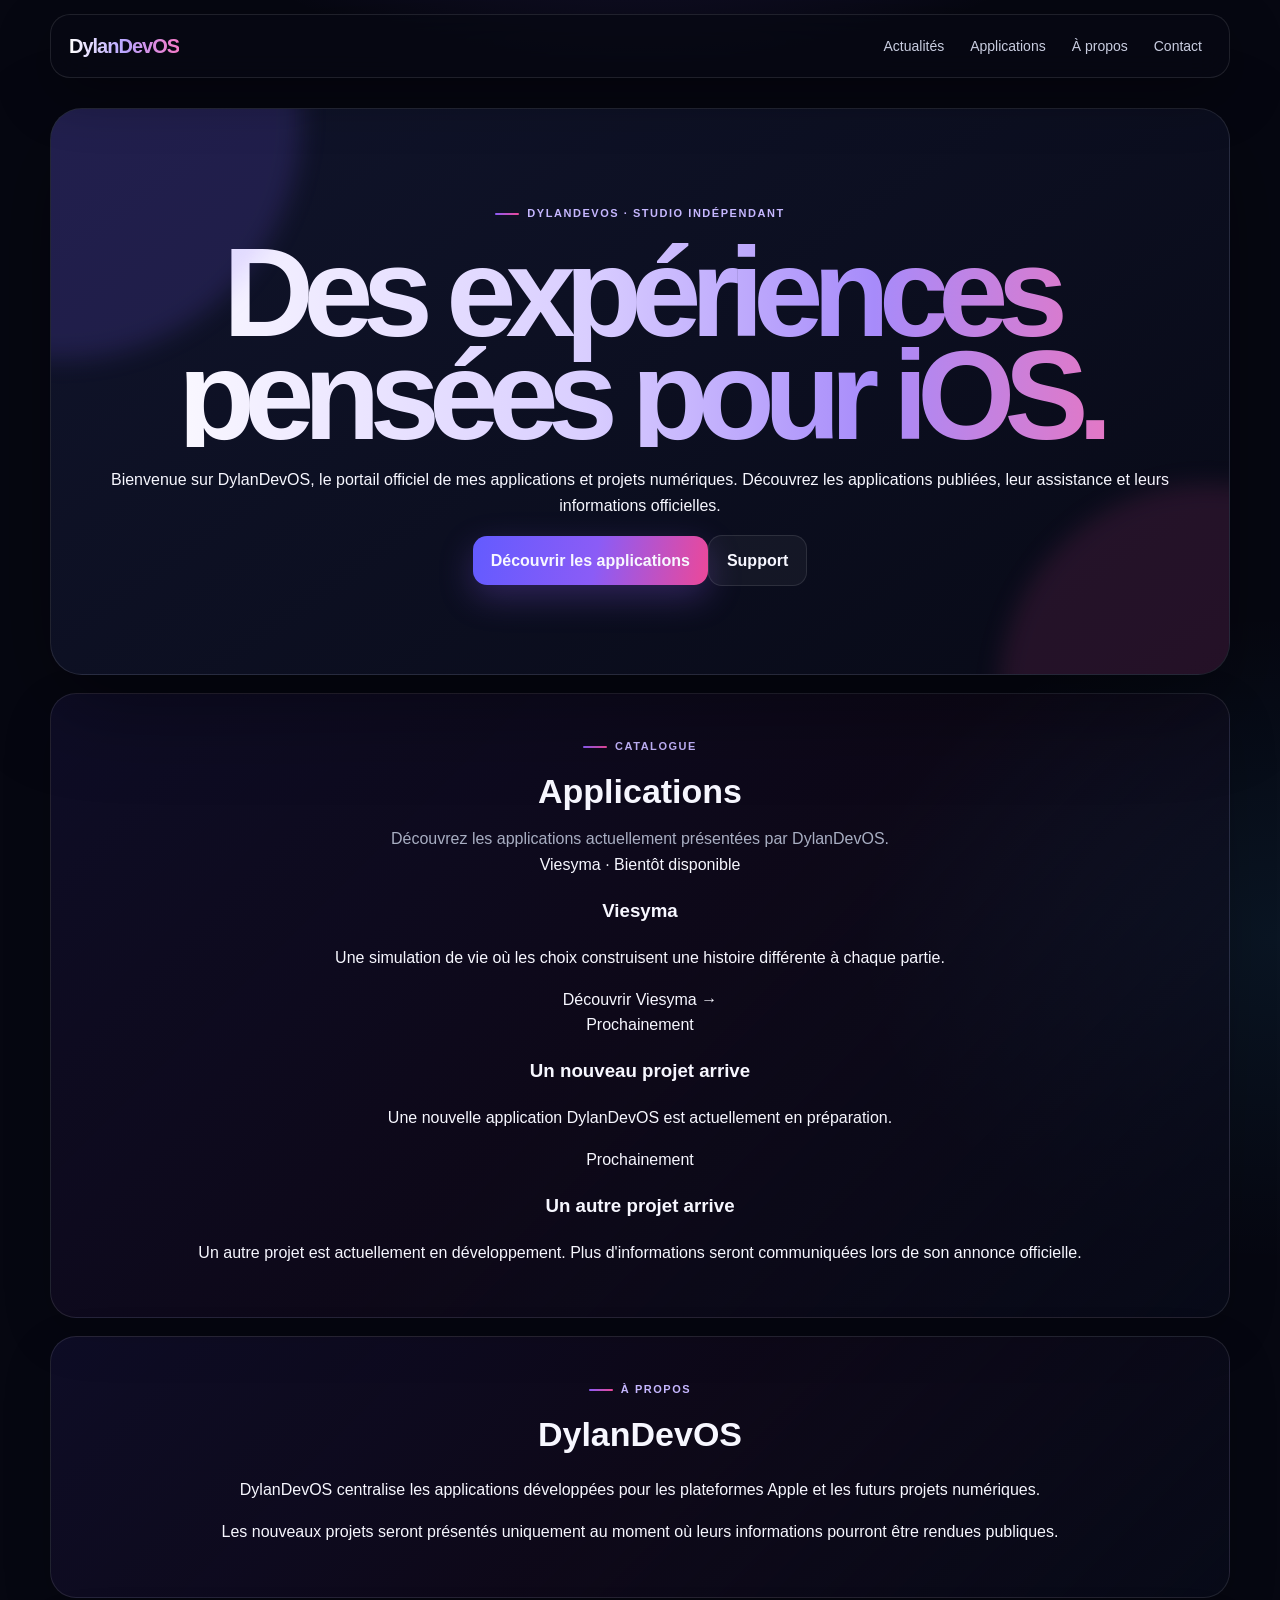
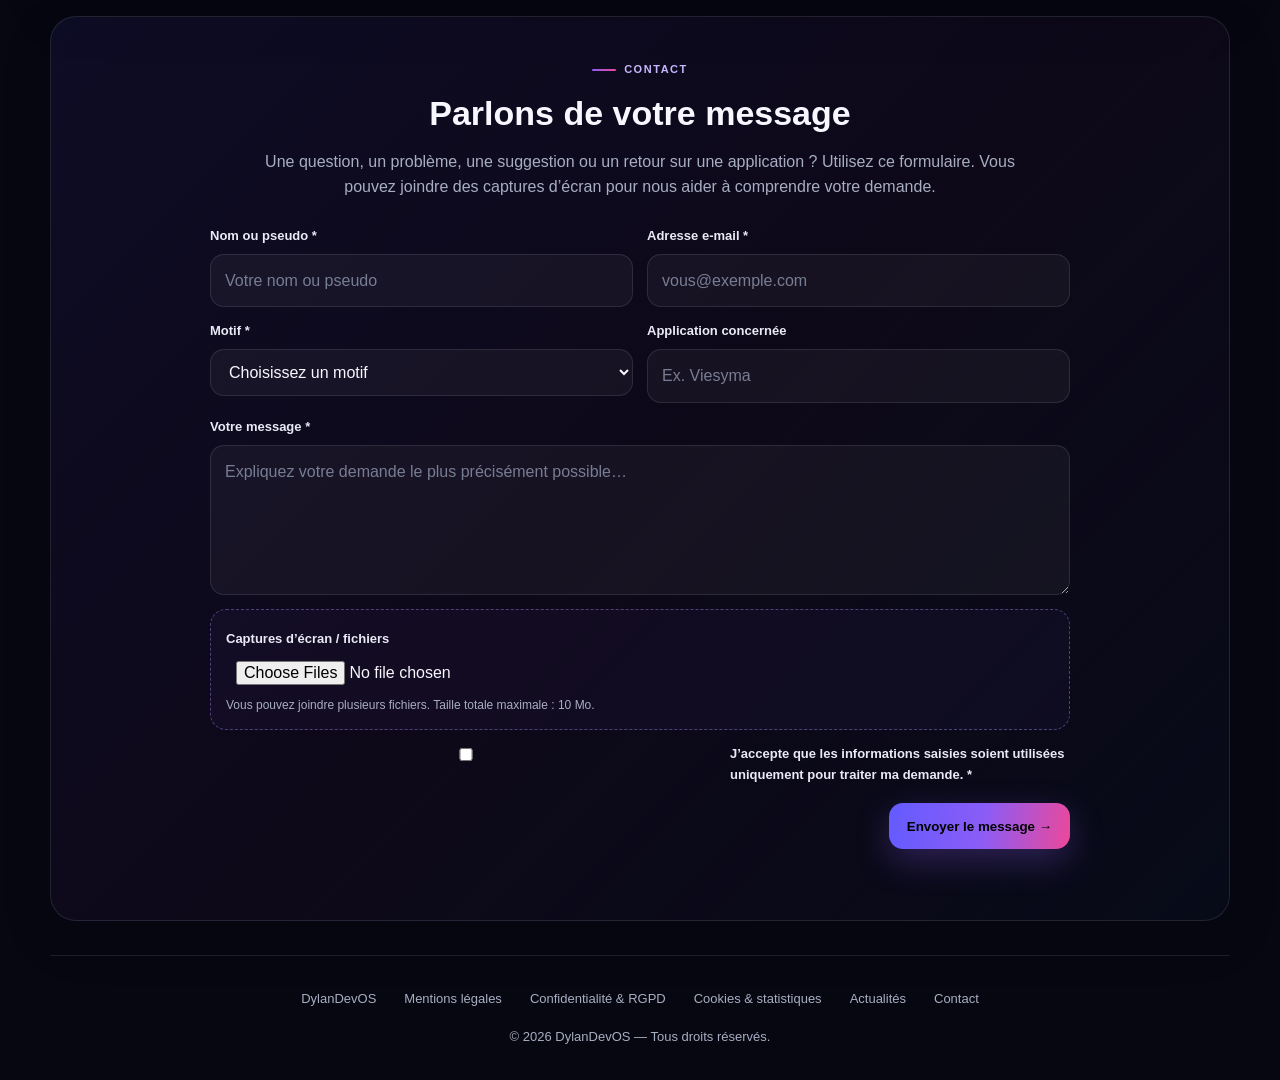
==== index.html @ b15357ef "Configure la confirmation des formulaires avec fichiers" ====
<!doctype html><html lang="fr"><head><meta charset="utf-8"><meta name="viewport" content="width=device-width,initial-scale=1"><meta name="description" content="DylanDevOS — applications iOS et expériences numériques."><meta name="theme-color" content="#07080c"><title>DylanDevOS — Applications iOS</title><link rel="stylesheet" href="/style.css"><!-- Google tag (gtag.js) -->
<script async src="https://www.googletagmanager.com/gtag/js?id=G-MEXS11MEQE"></script>
<script>
  window.dataLayer = window.dataLayer || [];
  function gtag(){dataLayer.push(arguments);}
  gtag('js', new Date());

  gtag('config', 'G-MEXS11MEQE');
</script><script>
document.addEventListener('DOMContentLoaded', function () {
  document.querySelectorAll('a').forEach(function (link) {
    link.addEventListener('click', function () {
      var href = link.getAttribute('href') || '';
      var text = (link.textContent || '').trim().replace(/\s+/g, ' ').slice(0, 100);
      var eventName = 'site_click';
      if (href.indexOf('mailto:') === 0) eventName = 'contact_email_click';
      else if (href.indexOf('/viesyma/') === 0 || href === '/viesyma/') eventName = 'viesyma_click';
      else if (href.indexOf('/viesyma/support') === 0) eventName = 'support_click';
      else if (href.indexOf('/actualites') === 0) eventName = 'news_click';
      else if (href.indexOf('#apps') === 0) eventName = 'applications_click';
      gtag('event', eventName, {link_text: text, link_url: href});
    });
  });
});
</script><script src="/contact.js" defer></script></head><body><div class="wrap"><nav class="nav"><a class="brand" href="/">DylanDevOS</a><div class="navlinks"><a href="/actualites.html">Actualités</a><a href="#apps">Applications</a><a href="#about">À propos</a><a href="#contact">Contact</a></div></nav><main><section class="hero"><div class="eyebrow">DylanDevOS · Studio indépendant</div><h1>Des expériences<br>pensées pour iOS.</h1><p>Bienvenue sur DylanDevOS, le portail officiel de mes applications et projets numériques. Découvrez les applications publiées, leur assistance et leurs informations officielles.</p><div class="buttons"><a class="btn primary" href="#apps">Découvrir les applications</a><a class="btn" href="/viesyma/support.html">Support</a></div></section><section class="section" id="apps"><div class="eyebrow">Catalogue</div><h2>Applications</h2><p>Découvrez les applications actuellement présentées par DylanDevOS.</p><div class="grid"><a class="card featured" href="/viesyma/"><span class="tag">Viesyma · Bientôt disponible</span><h3>Viesyma</h3><p>Une simulation de vie où les choix construisent une histoire différente à chaque partie.</p><span class="card-link">Découvrir Viesyma →</span></a><div class="card"><span class="tag">Prochainement</span><h3>Un nouveau projet arrive</h3><p>Une nouvelle application DylanDevOS est actuellement en préparation.</p></div><div class="card"><span class="tag">Prochainement</span><h3>Un autre projet arrive</h3><p>Un autre projet est actuellement en développement. Plus d'informations seront communiquées lors de son annonce officielle.</p></div></div></section><section class="section split" id="about"><div><div class="eyebrow">À propos</div><h2>DylanDevOS</h2></div><div><p>DylanDevOS centralise les applications développées pour les plateformes Apple et les futurs projets numériques.</p><p>Les nouveaux projets seront présentés uniquement au moment où leurs informations pourront être rendues publiques.</p></div></section><section class="section" id="contact"><div class="eyebrow">Contact</div><h2>Parlons de votre message</h2><p class="contact-intro">Une question, un problème, une suggestion ou un retour sur une application ? Utilisez ce formulaire. Vous pouvez joindre des captures d’écran pour nous aider à comprendre votre demande.</p><form class="contact-form" data-contact-form data-success="Votre message a bien été envoyé à DylanDevOS. Merci ! " action="https://formsubmit.co/ajax/app.dylandevos@outlook.com" method="POST" enctype="multipart/form-data"><input type="hidden" name="_subject" value="Nouveau message — DylanDevOS"><input type="hidden" name="_captcha" value="true"><input type="hidden" name="_next" value="https://dylandevos.github.io/merci.html"><div class="honeypot" aria-hidden="true"><label>Ne pas remplir<input type="text" name="_honey" tabindex="-1" autocomplete="off"></label></div><div class="form-grid"><div class="form-field"><label for="site-name">Nom ou pseudo *</label><input id="site-name" name="Nom ou pseudo" type="text" required maxlength="100" placeholder="Votre nom ou pseudo"></div><div class="form-field"><label for="site-email">Adresse e-mail *</label><input id="site-email" name="E-mail" type="email" required maxlength="160" placeholder="vous@exemple.com"></div><div class="form-field"><label for="site-topic">Motif *</label><select id="site-topic" name="Motif" required><option value="" selected disabled>Choisissez un motif</option><option>Question</option><option>Suggestion</option><option>Signaler un bug</option><option>Problème technique</option><option>Autre</option></select></div><div class="form-field"><label for="site-app">Application concernée</label><input id="site-app" name="Application" type="text" maxlength="100" placeholder="Ex. Viesyma"></div><div class="form-field full"><label for="site-message">Votre message *</label><textarea id="site-message" name="Message" required maxlength="5000" placeholder="Expliquez votre demande le plus précisément possible…"></textarea></div><div class="form-field full"><div class="file-box"><label for="site-files">Captures d’écran / fichiers</label><input id="site-files" name="Captures et fichiers" type="file" multiple accept="image/png,image/jpeg,image/webp,application/pdf"><p class="form-help">Vous pouvez joindre plusieurs fichiers. Taille totale maximale : 10 Mo.</p></div></div><div class="form-field full"><label class="form-check"><input type="checkbox" required name="Consentement" value="J’accepte que les informations saisies soient utilisées pour répondre à ma demande."><span>J’accepte que les informations saisies soient utilisées uniquement pour traiter ma demande. *</span></label></div></div><div class="form-submit"><button class="btn primary" type="submit">Envoyer le message →</button></div><div class="form-status" data-form-status role="status" aria-live="polite"></div></form></section></main><footer class="footer"><div class="footerlinks"><a href="/">DylanDevOS</a><a href="/mentions-legales.html">Mentions légales</a><a href="/confidentialite.html">Confidentialité &amp; RGPD</a><a href="/cookies.html">Cookies &amp; statistiques</a><a href="/actualites.html">Actualités</a><a href="mailto:app.dylandevos@outlook.com">Contact</a></div>© 2026 DylanDevOS — Tous droits réservés.</footer></div></body></html>
---- style.css ----
:root{--bg:#060711;--surface:#0d1020;--line:rgba(255,255,255,.1);--text:#f7f7ff;--muted:#a8aec2;--a:#8b5cf6;--b:#ec4899}*{box-sizing:border-box}html{scroll-behavior:smooth}body{margin:0;min-height:100vh;color:var(--text);background:radial-gradient(800px 450px at 50% -8%,rgba(124,92,255,.22),transparent 65%),radial-gradient(650px 500px at 100% 35%,rgba(56,189,248,.08),transparent 65%),var(--bg);font-family:-apple-system,BlinkMacSystemFont,"SF Pro Display","Segoe UI",sans-serif;line-height:1.6}a{color:inherit;text-decoration:none}.wrap{width:min(1180px,calc(100% - 32px));margin:auto;padding:0}.nav{position:sticky;top:14px;z-index:50;min-height:64px;display:flex;align-items:center;justify-content:space-between;gap:24px;margin:14px 0 30px;padding:10px 16px 10px 18px;border:1px solid var(--line);border-radius:20px;background:rgba(7,9,20,.74);backdrop-filter:blur(22px);box-shadow:0 18px 55px rgba(0,0,0,.3)}.brand{font-size:20px;font-weight:900;letter-spacing:-.05em;background:linear-gradient(90deg,#fff,#b9a5ff,#f47ac8);-webkit-background-clip:text;background-clip:text;color:transparent}.navlinks{display:flex;align-items:center;justify-content:center;gap:4px;color:#c9cde0;font-size:14px}.navlinks a{padding:8px 11px;border-radius:10px}.navlinks a:hover{background:rgba(255,255,255,.06);color:#fff}.article{width:100%;max-width:none;margin:auto;padding:0 0 20px}.eyebrow{display:inline-flex;align-items:center;gap:8px;color:#c6b7ff;text-transform:uppercase;letter-spacing:.14em;font-size:11px;font-weight:900}.eyebrow:before{content:"";width:24px;height:2px;border-radius:2px;background:linear-gradient(90deg,var(--a),var(--b))}.hero{position:relative;overflow:hidden;text-align:center;padding:88px 56px;border:1px solid var(--line);border-radius:32px;background:linear-gradient(145deg,rgba(17,21,45,.97),rgba(8,10,23,.97));box-shadow:0 30px 90px rgba(0,0,0,.35)}.hero:before,.hero:after{content:"";position:absolute;border-radius:50%;filter:blur(12px);pointer-events:none}.hero:before{width:480px;height:480px;left:-230px;top:-230px;background:rgba(124,92,255,.16)}.hero:after{width:420px;height:420px;right:-190px;bottom:-230px;background:rgba(236,72,153,.12)}.hero-copy{position:relative;z-index:2;width:100%;padding:0;display:flex;flex-direction:column;align-items:center;justify-content:center}.hero h1{font-size:clamp(64px,10vw,126px);line-height:.82;letter-spacing:-.085em;margin:18px 0 20px;background:linear-gradient(90deg,#fff,#d9ceff 45%,#a78bfa 72%,#f472b6);-webkit-background-clip:text;background-clip:text;color:transparent}.hero h2{font-size:clamp(18px,2.2vw,28px);margin:0 0 20px;letter-spacing:-.03em}.lead{max-width:760px;margin:0 auto;color:#cbd0e2;font-size:18px;line-height:1.75}.badges,.actions{display:flex;justify-content:center;flex-wrap:wrap;gap:10px}.badges{margin:28px 0}.badge{padding:8px 13px;border:1px solid var(--line);border-radius:999px;background:rgba(255,255,255,.045);font-size:13px}.actions{margin:28px 0}.btn{display:inline-flex;align-items:center;justify-content:center;min-height:46px;padding:12px 18px;border-radius:14px;border:1px solid var(--line);background:rgba(255,255,255,.045);font-weight:800}.btn.primary{border:0;background:linear-gradient(100deg,#635bff,#8b5cf6 52%,#ec4899);box-shadow:0 12px 34px rgba(139,92,246,.28)}.stats{display:grid;grid-template-columns:repeat(4,1fr);gap:10px;width:min(700px,100%);margin:28px auto 0}.stat{padding:15px 12px;border:1px solid var(--line);border-radius:16px;background:rgba(255,255,255,.035)}.stat strong{display:block;font-size:18px}.stat span{display:block;color:var(--muted);font-size:11px}.features{display:grid;grid-template-columns:repeat(4,1fr);gap:14px;margin-top:18px}.feature{padding:24px;border:1px solid var(--line);border-radius:20px;background:linear-gradient(145deg,rgba(19,23,47,.9),rgba(9,12,26,.9));box-shadow:0 18px 45px rgba(0,0,0,.18);text-align:center}.feature .icon{font-size:25px}.feature h3{margin:12px 0 6px;font-size:18px}.feature p{margin:0;color:var(--muted);font-size:13px;line-height:1.55}.section{margin-top:18px;padding:36px;border:1px solid var(--line);border-radius:26px;background:linear-gradient(135deg,rgba(99,76,255,.09),rgba(236,63,240,.035),rgba(8,11,25,.92));box-shadow:0 18px 50px rgba(0,0,0,.16);text-align:center}.section h2{margin:8px 0;font-size:34px}.section>p{max-width:800px;margin:0 auto;color:var(--muted)}.dlc-grid{display:grid;grid-template-columns:repeat(3,1fr);gap:11px;margin-top:22px}.dlc{padding:18px;border:1px solid var(--line);border-radius:17px;background:rgba(0,0,0,.16);text-align:left}.dlc strong{display:block;margin-bottom:5px}.dlc span{color:var(--muted);font-size:12px}.cta{margin-top:18px;padding:46px 24px;text-align:center;border:1px solid rgba(167,139,250,.22);border-radius:26px;background:radial-gradient(circle at 50% 0,rgba(139,92,246,.2),transparent 58%),#0a0d1d}.cta h2{margin:8px 0;font-size:36px}.cta p{color:var(--muted)}.footer{margin-top:34px;padding:26px 0 32px;border-top:1px solid var(--line);color:var(--muted);font-size:13px;text-align:center}.footerlinks{display:flex;justify-content:center;gap:8px;flex-wrap:wrap;margin-bottom:10px}.footerlinks a{padding:7px 10px;border-radius:9px}.footerlinks a:hover{background:rgba(255,255,255,.05);color:#fff}@media(max-width:900px){.features{grid-template-columns:repeat(2,1fr)}.stats{grid-template-columns:repeat(2,1fr)}.dlc-grid{grid-template-columns:repeat(2,1fr)}.hero{padding:68px 30px}}@media(max-width:600px){.wrap{width:calc(100% - 18px)}.nav{position:relative;top:auto;justify-content:center;flex-wrap:wrap;margin:9px 0 18px}.navlinks{display:none}.hero{padding:54px 18px;border-radius:24px}.hero h1{font-size:clamp(54px,19vw,76px)}.hero h2{font-size:18px}.lead{font-size:15px}.features,.dlc-grid{grid-template-columns:1fr}.section{padding:28px 18px}.section h2,.cta h2{font-size:28px}}
/* Contact forms */
.contact-form{max-width:860px;margin:26px auto 0;text-align:left}.form-grid{display:grid;grid-template-columns:repeat(2,minmax(0,1fr));gap:14px}.form-field{display:flex;flex-direction:column;gap:7px}.form-field.full{grid-column:1/-1}.form-field label{font-size:13px;font-weight:800;color:#e9eaf5}.form-field input,.form-field select,.form-field textarea{width:100%;border:1px solid var(--line);border-radius:14px;background:rgba(255,255,255,.045);color:var(--text);padding:13px 14px;font:inherit;outline:none;transition:border-color .2s,box-shadow .2s,background .2s}.form-field input::placeholder,.form-field textarea::placeholder{color:#777d94}.form-field input:focus,.form-field select:focus,.form-field textarea:focus{border-color:rgba(167,139,250,.8);background:rgba(255,255,255,.065);box-shadow:0 0 0 4px rgba(139,92,246,.1)}.form-field textarea{min-height:150px;resize:vertical}.form-field select option{background:#101325;color:#fff}.file-box{border:1px dashed rgba(167,139,250,.42);border-radius:16px;padding:15px;background:rgba(139,92,246,.045)}.file-box input{padding:10px;border:0;background:transparent}.form-help{margin:0;color:var(--muted);font-size:12px;line-height:1.5}.form-check{display:flex;align-items:flex-start;gap:9px;font-size:12px;color:var(--muted)}.form-check input{margin-top:4px;accent-color:#8b5cf6}.form-submit{display:flex;align-items:center;justify-content:flex-end;margin-top:18px}.form-submit .btn{cursor:pointer}.form-submit .btn:disabled{opacity:.55;cursor:wait}.form-status{min-height:22px;margin-top:13px;font-size:13px;color:var(--muted)}.form-status.success{color:#86efac}.form-status.error{color:#fda4af}.honeypot{position:absolute!important;left:-10000px!important;width:1px!important;height:1px!important;overflow:hidden!important}.contact-intro{max-width:760px;margin:0 auto;color:var(--muted)}
@media(max-width:600px){.form-grid{grid-template-columns:1fr}.form-field.full{grid-column:auto}.form-submit{justify-content:stretch}.form-submit .btn{width:100%}}
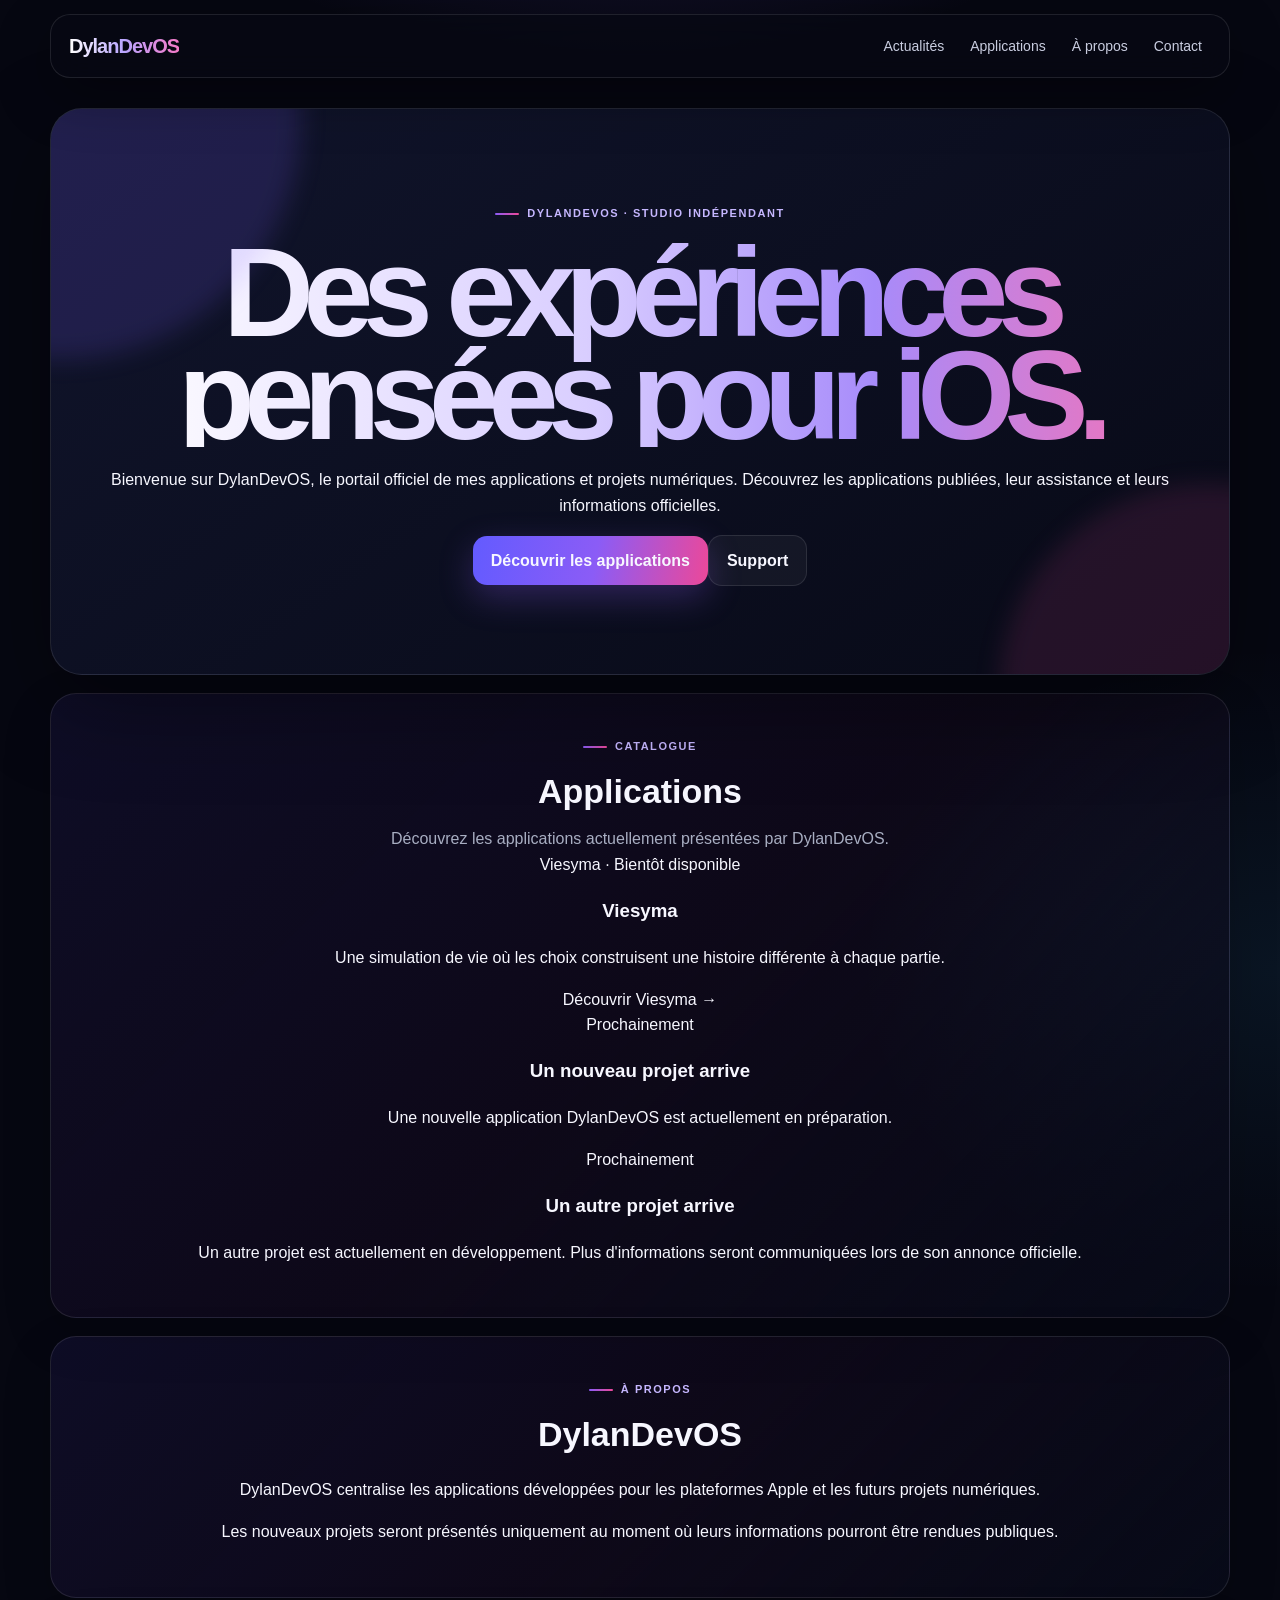
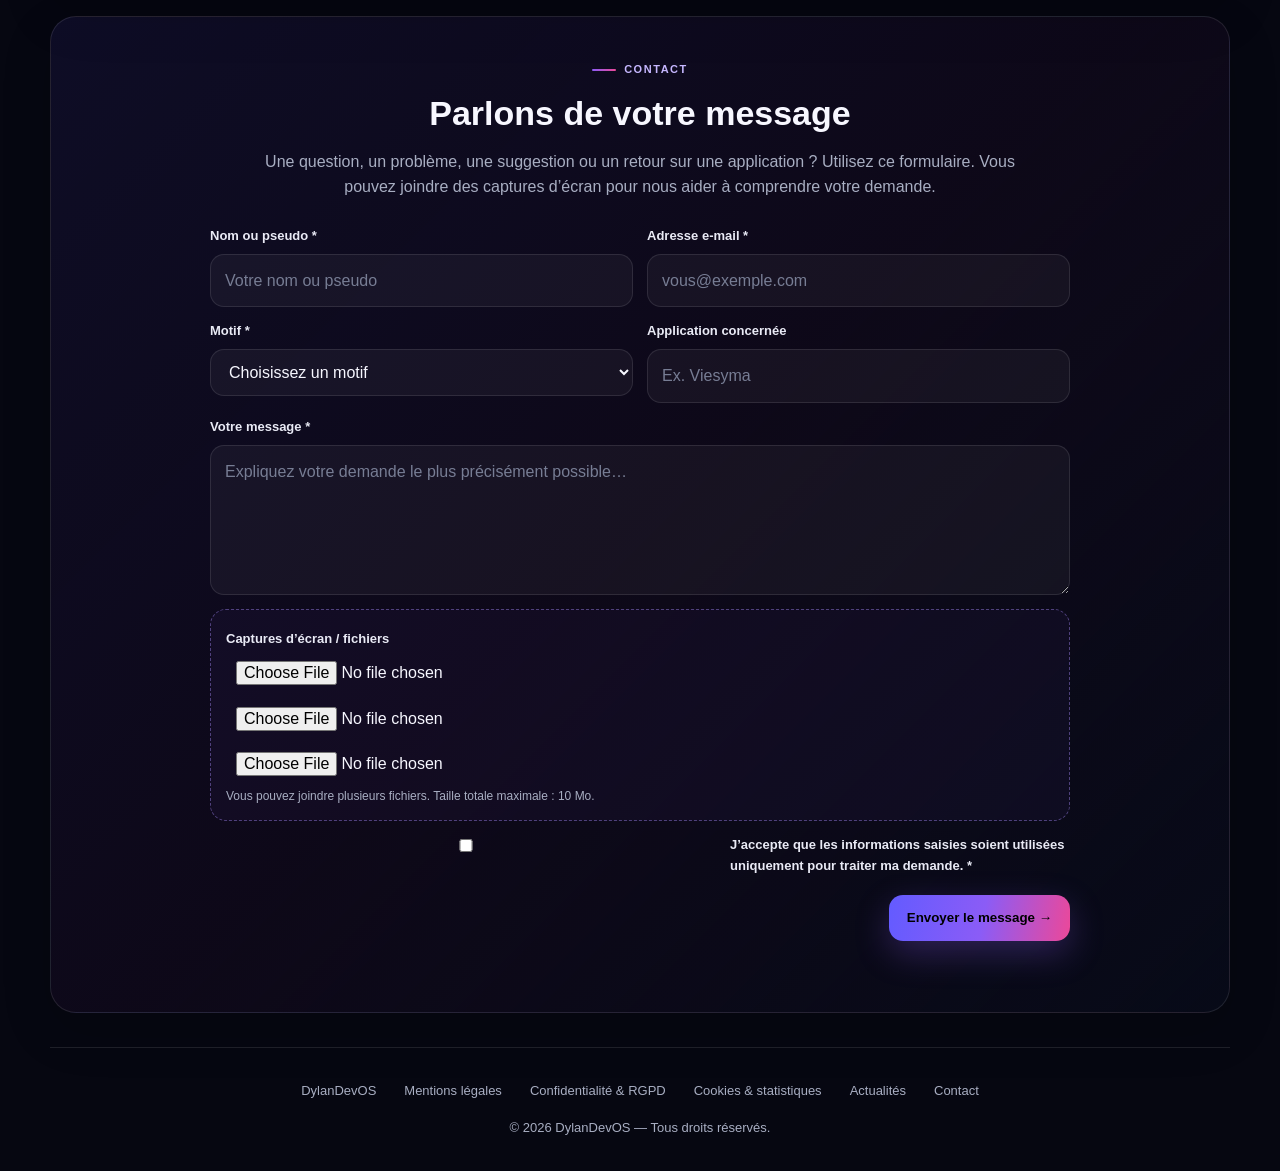
==== commit a3a1b69f: "Fiabilise les pièces jointes des formulaires" ====
--- a/index.html
+++ b/index.html
@@ -22,4 +22,4 @@
     });
   });
 });
-</script><script src="/contact.js" defer></script></head><body><div class="wrap"><nav class="nav"><a class="brand" href="/">DylanDevOS</a><div class="navlinks"><a href="/actualites.html">Actualités</a><a href="#apps">Applications</a><a href="#about">À propos</a><a href="#contact">Contact</a></div></nav><main><section class="hero"><div class="eyebrow">DylanDevOS · Studio indépendant</div><h1>Des expériences<br>pensées pour iOS.</h1><p>Bienvenue sur DylanDevOS, le portail officiel de mes applications et projets numériques. Découvrez les applications publiées, leur assistance et leurs informations officielles.</p><div class="buttons"><a class="btn primary" href="#apps">Découvrir les applications</a><a class="btn" href="/viesyma/support.html">Support</a></div></section><section class="section" id="apps"><div class="eyebrow">Catalogue</div><h2>Applications</h2><p>Découvrez les applications actuellement présentées par DylanDevOS.</p><div class="grid"><a class="card featured" href="/viesyma/"><span class="tag">Viesyma · Bientôt disponible</span><h3>Viesyma</h3><p>Une simulation de vie où les choix construisent une histoire différente à chaque partie.</p><span class="card-link">Découvrir Viesyma →</span></a><div class="card"><span class="tag">Prochainement</span><h3>Un nouveau projet arrive</h3><p>Une nouvelle application DylanDevOS est actuellement en préparation.</p></div><div class="card"><span class="tag">Prochainement</span><h3>Un autre projet arrive</h3><p>Un autre projet est actuellement en développement. Plus d'informations seront communiquées lors de son annonce officielle.</p></div></div></section><section class="section split" id="about"><div><div class="eyebrow">À propos</div><h2>DylanDevOS</h2></div><div><p>DylanDevOS centralise les applications développées pour les plateformes Apple et les futurs projets numériques.</p><p>Les nouveaux projets seront présentés uniquement au moment où leurs informations pourront être rendues publiques.</p></div></section><section class="section" id="contact"><div class="eyebrow">Contact</div><h2>Parlons de votre message</h2><p class="contact-intro">Une question, un problème, une suggestion ou un retour sur une application ? Utilisez ce formulaire. Vous pouvez joindre des captures d’écran pour nous aider à comprendre votre demande.</p><form class="contact-form" data-contact-form data-success="Votre message a bien été envoyé à DylanDevOS. Merci ! " action="https://formsubmit.co/ajax/app.dylandevos@outlook.com" method="POST" enctype="multipart/form-data"><input type="hidden" name="_subject" value="Nouveau message — DylanDevOS"><input type="hidden" name="_captcha" value="true"><input type="hidden" name="_next" value="https://dylandevos.github.io/merci.html"><div class="honeypot" aria-hidden="true"><label>Ne pas remplir<input type="text" name="_honey" tabindex="-1" autocomplete="off"></label></div><div class="form-grid"><div class="form-field"><label for="site-name">Nom ou pseudo *</label><input id="site-name" name="Nom ou pseudo" type="text" required maxlength="100" placeholder="Votre nom ou pseudo"></div><div class="form-field"><label for="site-email">Adresse e-mail *</label><input id="site-email" name="E-mail" type="email" required maxlength="160" placeholder="vous@exemple.com"></div><div class="form-field"><label for="site-topic">Motif *</label><select id="site-topic" name="Motif" required><option value="" selected disabled>Choisissez un motif</option><option>Question</option><option>Suggestion</option><option>Signaler un bug</option><option>Problème technique</option><option>Autre</option></select></div><div class="form-field"><label for="site-app">Application concernée</label><input id="site-app" name="Application" type="text" maxlength="100" placeholder="Ex. Viesyma"></div><div class="form-field full"><label for="site-message">Votre message *</label><textarea id="site-message" name="Message" required maxlength="5000" placeholder="Expliquez votre demande le plus précisément possible…"></textarea></div><div class="form-field full"><div class="file-box"><label for="site-files">Captures d’écran / fichiers</label><input id="site-files" name="Captures et fichiers" type="file" multiple accept="image/png,image/jpeg,image/webp,application/pdf"><p class="form-help">Vous pouvez joindre plusieurs fichiers. Taille totale maximale : 10 Mo.</p></div></div><div class="form-field full"><label class="form-check"><input type="checkbox" required name="Consentement" value="J’accepte que les informations saisies soient utilisées pour répondre à ma demande."><span>J’accepte que les informations saisies soient utilisées uniquement pour traiter ma demande. *</span></label></div></div><div class="form-submit"><button class="btn primary" type="submit">Envoyer le message →</button></div><div class="form-status" data-form-status role="status" aria-live="polite"></div></form></section></main><footer class="footer"><div class="footerlinks"><a href="/">DylanDevOS</a><a href="/mentions-legales.html">Mentions légales</a><a href="/confidentialite.html">Confidentialité &amp; RGPD</a><a href="/cookies.html">Cookies &amp; statistiques</a><a href="/actualites.html">Actualités</a><a href="mailto:app.dylandevos@outlook.com">Contact</a></div>© 2026 DylanDevOS — Tous droits réservés.</footer></div></body></html>+</script><script src="/contact.js" defer></script></head><body><div class="wrap"><nav class="nav"><a class="brand" href="/">DylanDevOS</a><div class="navlinks"><a href="/actualites.html">Actualités</a><a href="#apps">Applications</a><a href="#about">À propos</a><a href="#contact">Contact</a></div></nav><main><section class="hero"><div class="eyebrow">DylanDevOS · Studio indépendant</div><h1>Des expériences<br>pensées pour iOS.</h1><p>Bienvenue sur DylanDevOS, le portail officiel de mes applications et projets numériques. Découvrez les applications publiées, leur assistance et leurs informations officielles.</p><div class="buttons"><a class="btn primary" href="#apps">Découvrir les applications</a><a class="btn" href="/viesyma/support.html">Support</a></div></section><section class="section" id="apps"><div class="eyebrow">Catalogue</div><h2>Applications</h2><p>Découvrez les applications actuellement présentées par DylanDevOS.</p><div class="grid"><a class="card featured" href="/viesyma/"><span class="tag">Viesyma · Bientôt disponible</span><h3>Viesyma</h3><p>Une simulation de vie où les choix construisent une histoire différente à chaque partie.</p><span class="card-link">Découvrir Viesyma →</span></a><div class="card"><span class="tag">Prochainement</span><h3>Un nouveau projet arrive</h3><p>Une nouvelle application DylanDevOS est actuellement en préparation.</p></div><div class="card"><span class="tag">Prochainement</span><h3>Un autre projet arrive</h3><p>Un autre projet est actuellement en développement. Plus d'informations seront communiquées lors de son annonce officielle.</p></div></div></section><section class="section split" id="about"><div><div class="eyebrow">À propos</div><h2>DylanDevOS</h2></div><div><p>DylanDevOS centralise les applications développées pour les plateformes Apple et les futurs projets numériques.</p><p>Les nouveaux projets seront présentés uniquement au moment où leurs informations pourront être rendues publiques.</p></div></section><section class="section" id="contact"><div class="eyebrow">Contact</div><h2>Parlons de votre message</h2><p class="contact-intro">Une question, un problème, une suggestion ou un retour sur une application ? Utilisez ce formulaire. Vous pouvez joindre des captures d’écran pour nous aider à comprendre votre demande.</p><form class="contact-form" data-contact-form data-success="Votre message a bien été envoyé à DylanDevOS. Merci ! " action="https://formsubmit.co/ajax/app.dylandevos@outlook.com" method="POST" enctype="multipart/form-data"><input type="hidden" name="_subject" value="Nouveau message — DylanDevOS"><input type="hidden" name="_captcha" value="true"><input type="hidden" name="_autoresponse" value="Merci pour votre message à DylanDevOS. Votre demande a bien été reçue. Si vous avez joint des captures d’écran ou des fichiers, ils ont également été transmis. Nous reviendrons vers vous si une réponse est nécessaire."><input type="hidden" name="_next" value="https://dylandevos.github.io/merci.html"><div class="honeypot" aria-hidden="true"><label>Ne pas remplir<input type="text" name="_honey" tabindex="-1" autocomplete="off"></label></div><div class="form-grid"><div class="form-field"><label for="site-name">Nom ou pseudo *</label><input id="site-name" name="Nom ou pseudo" type="text" required maxlength="100" placeholder="Votre nom ou pseudo"></div><div class="form-field"><label for="site-email">Adresse e-mail *</label><input id="site-email" name="email" type="email" required maxlength="160" placeholder="vous@exemple.com"></div><div class="form-field"><label for="site-topic">Motif *</label><select id="site-topic" name="Motif" required><option value="" selected disabled>Choisissez un motif</option><option>Question</option><option>Suggestion</option><option>Signaler un bug</option><option>Problème technique</option><option>Autre</option></select></div><div class="form-field"><label for="site-app">Application concernée</label><input id="site-app" name="Application" type="text" maxlength="100" placeholder="Ex. Viesyma"></div><div class="form-field full"><label for="site-message">Votre message *</label><textarea id="site-message" name="Message" required maxlength="5000" placeholder="Expliquez votre demande le plus précisément possible…"></textarea></div><div class="form-field full"><div class="file-box"><label for="site-files">Captures d’écran / fichiers</label><div class="file-list"><input id="site-files-1" name="attachment" type="file" accept="image/png,image/jpeg,image/webp,application/pdf"><input id="site-files-2" name="attachment" type="file" accept="image/png,image/jpeg,image/webp,application/pdf"><input id="site-files-3" name="attachment" type="file" accept="image/png,image/jpeg,image/webp,application/pdf"></div><p class="form-help">Vous pouvez joindre plusieurs fichiers. Taille totale maximale : 10 Mo.</p></div></div><div class="form-field full"><label class="form-check"><input type="checkbox" required name="Consentement" value="J’accepte que les informations saisies soient utilisées pour répondre à ma demande."><span>J’accepte que les informations saisies soient utilisées uniquement pour traiter ma demande. *</span></label></div></div><div class="form-submit"><button class="btn primary" type="submit">Envoyer le message →</button></div><div class="form-status" data-form-status role="status" aria-live="polite"></div></form></section></main><footer class="footer"><div class="footerlinks"><a href="/">DylanDevOS</a><a href="/mentions-legales.html">Mentions légales</a><a href="/confidentialite.html">Confidentialité &amp; RGPD</a><a href="/cookies.html">Cookies &amp; statistiques</a><a href="/actualites.html">Actualités</a><a href="mailto:app.dylandevos@outlook.com">Contact</a></div>© 2026 DylanDevOS — Tous droits réservés.</footer></div></body></html>
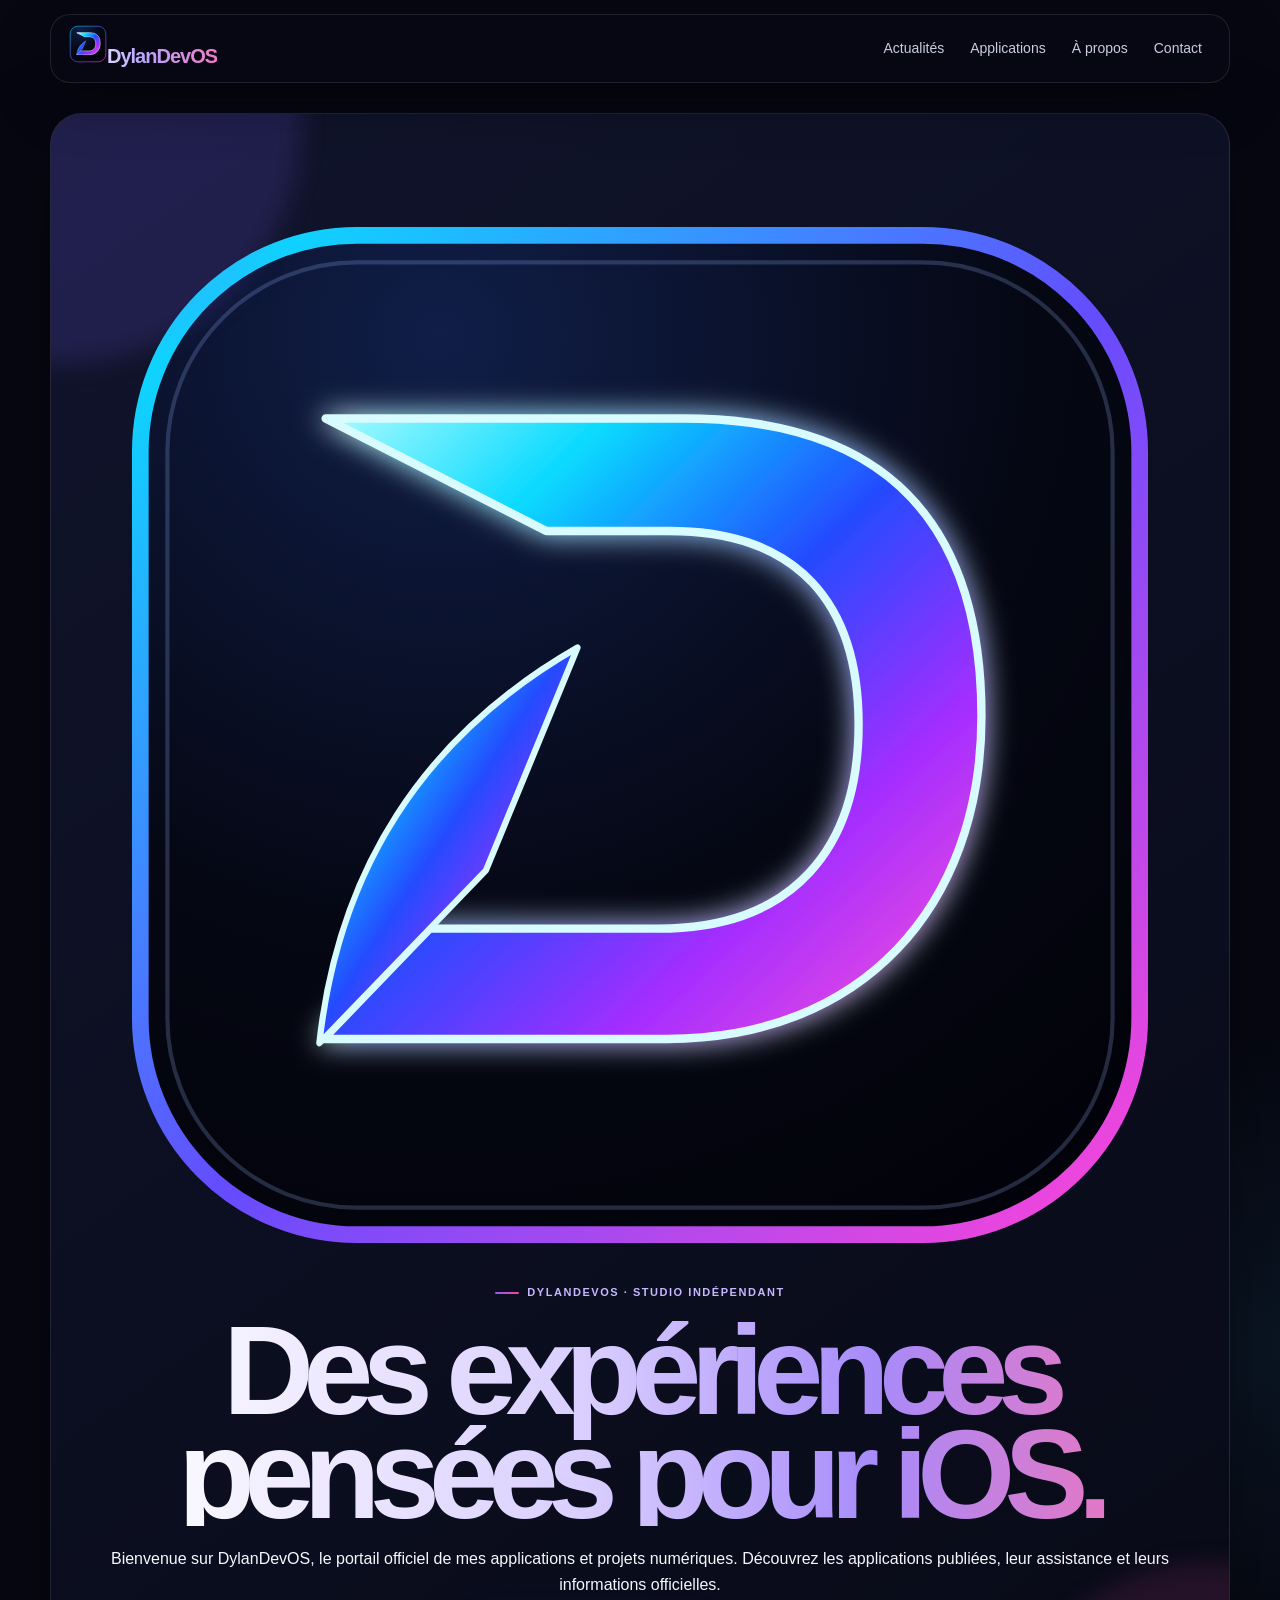
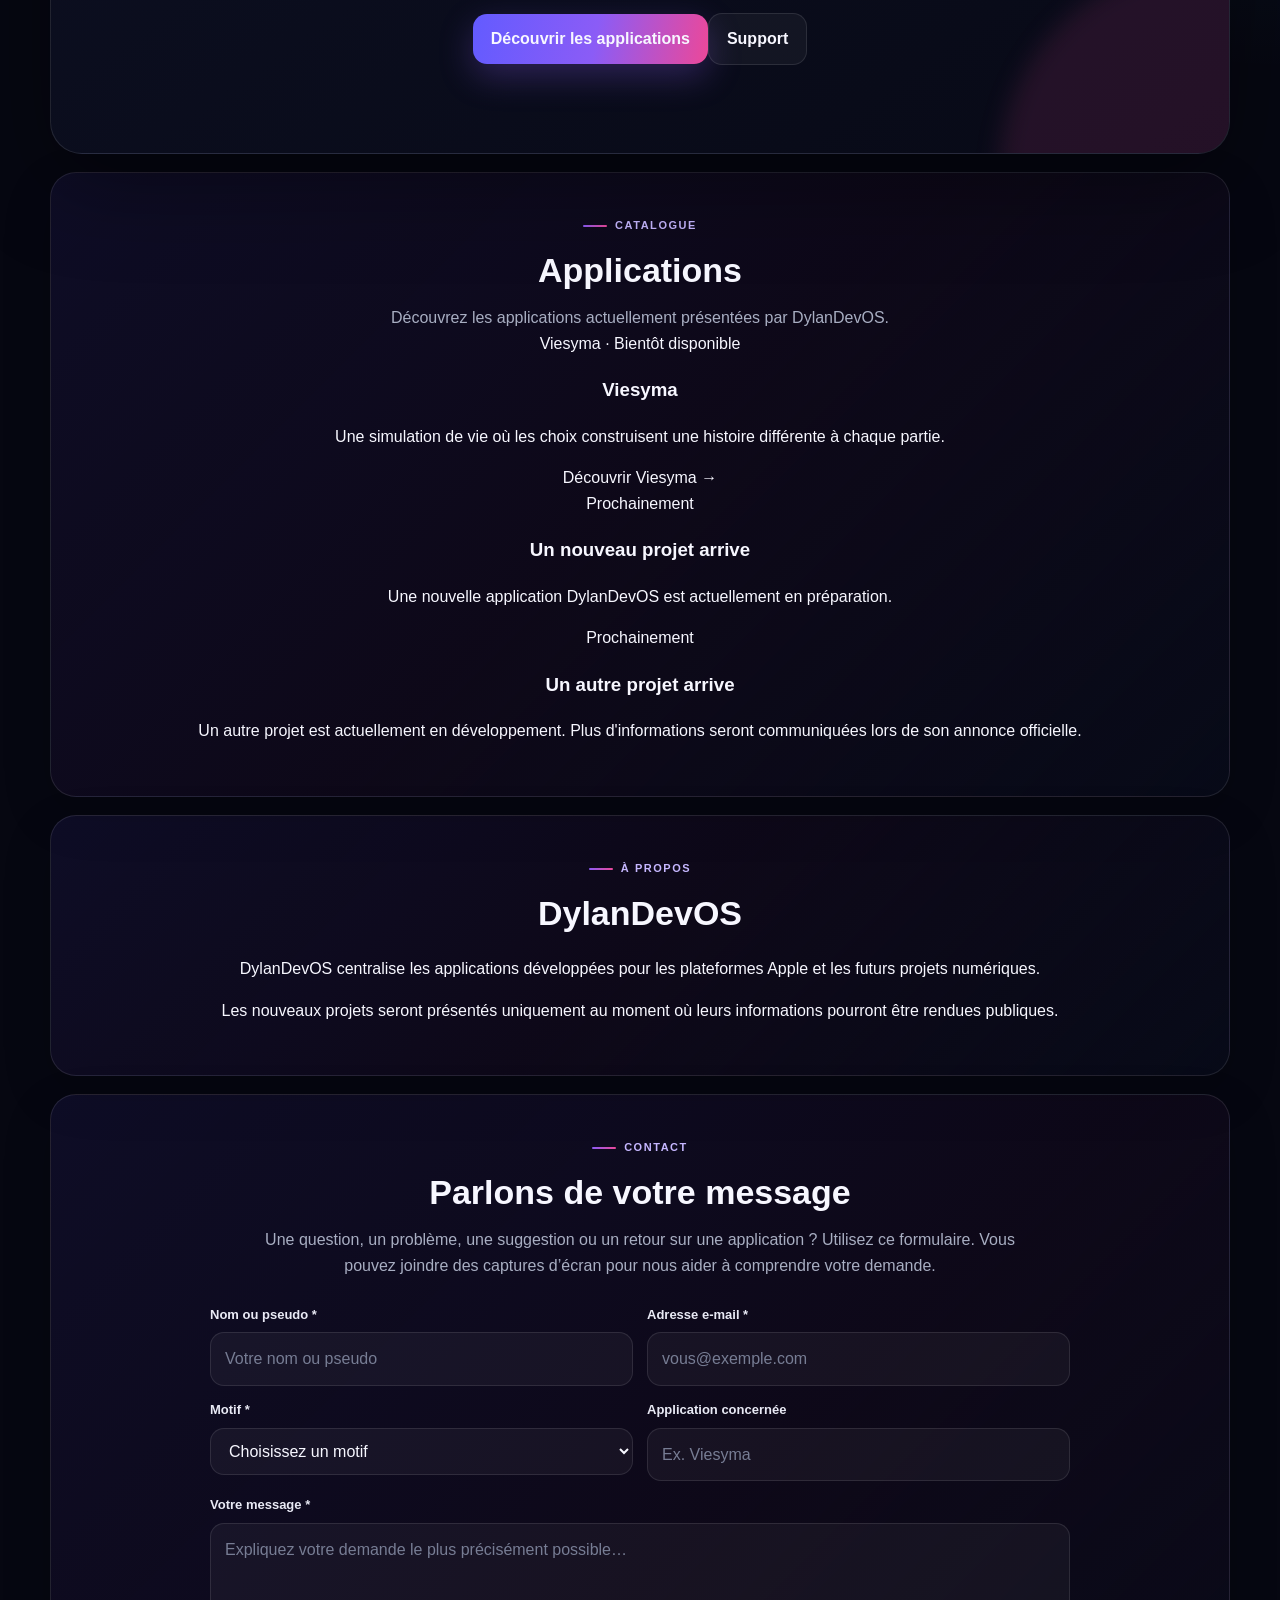
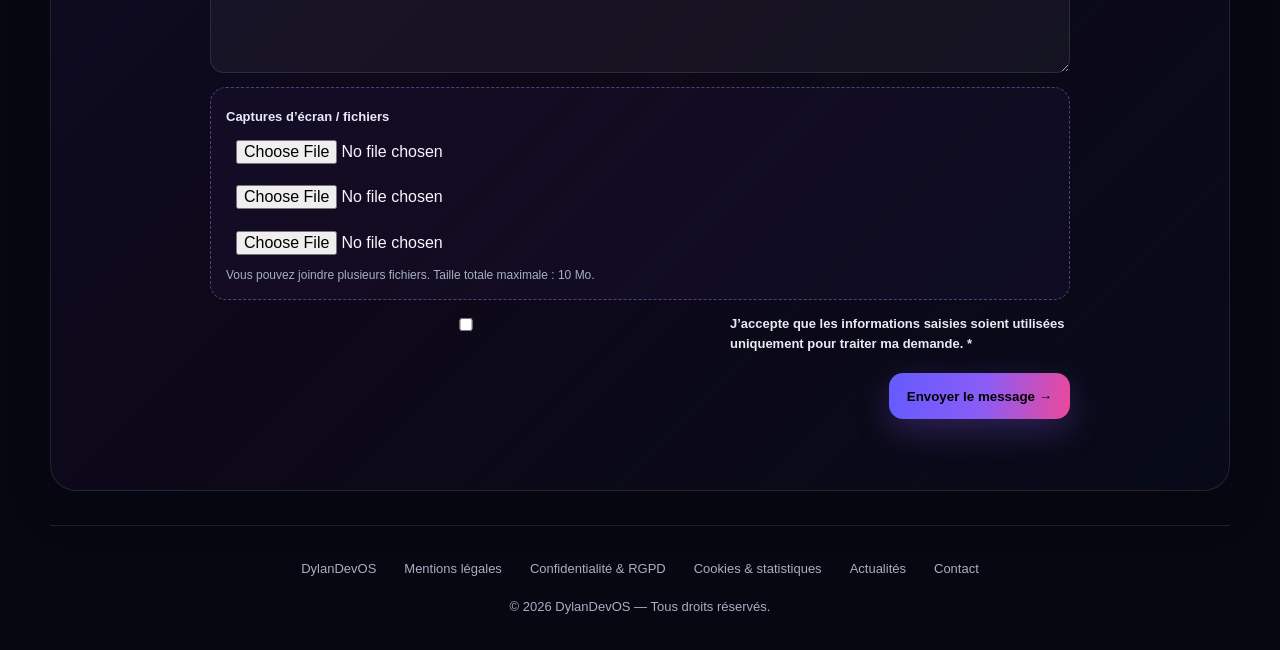
==== commit 2b49719b: "Apply DylanDevOS logo and brand metadata" ====
--- a/index.html
+++ b/index.html
@@ -1,4 +1,4 @@
-<!doctype html><html lang="fr"><head><meta charset="utf-8"><meta name="viewport" content="width=device-width,initial-scale=1"><meta name="description" content="DylanDevOS — applications iOS et expériences numériques."><meta name="theme-color" content="#07080c"><title>DylanDevOS — Applications iOS</title><link rel="stylesheet" href="/style.css"><!-- Google tag (gtag.js) -->
+<!doctype html><html lang="fr"><head><meta charset="utf-8"><meta name="viewport" content="width=device-width,initial-scale=1"><meta name="description" content="DylanDevOS — applications iOS et expériences numériques."><meta name="theme-color" content="#070713"><link rel="icon" type="image/svg+xml" href="/assets/dylandevos-logo.svg"><meta property="og:image" content="https://dylandevos.github.io/assets/dylandevos-logo.svg"><title>DylanDevOS — Applications iOS</title><link rel="stylesheet" href="/style.css"><!-- Google tag (gtag.js) -->
 <script async src="https://www.googletagmanager.com/gtag/js?id=G-MEXS11MEQE"></script>
 <script>
   window.dataLayer = window.dataLayer || [];
@@ -22,4 +22,4 @@
     });
   });
 });
-</script><script src="/contact.js" defer></script></head><body><div class="wrap"><nav class="nav"><a class="brand" href="/">DylanDevOS</a><div class="navlinks"><a href="/actualites.html">Actualités</a><a href="#apps">Applications</a><a href="#about">À propos</a><a href="#contact">Contact</a></div></nav><main><section class="hero"><div class="eyebrow">DylanDevOS · Studio indépendant</div><h1>Des expériences<br>pensées pour iOS.</h1><p>Bienvenue sur DylanDevOS, le portail officiel de mes applications et projets numériques. Découvrez les applications publiées, leur assistance et leurs informations officielles.</p><div class="buttons"><a class="btn primary" href="#apps">Découvrir les applications</a><a class="btn" href="/viesyma/support.html">Support</a></div></section><section class="section" id="apps"><div class="eyebrow">Catalogue</div><h2>Applications</h2><p>Découvrez les applications actuellement présentées par DylanDevOS.</p><div class="grid"><a class="card featured" href="/viesyma/"><span class="tag">Viesyma · Bientôt disponible</span><h3>Viesyma</h3><p>Une simulation de vie où les choix construisent une histoire différente à chaque partie.</p><span class="card-link">Découvrir Viesyma →</span></a><div class="card"><span class="tag">Prochainement</span><h3>Un nouveau projet arrive</h3><p>Une nouvelle application DylanDevOS est actuellement en préparation.</p></div><div class="card"><span class="tag">Prochainement</span><h3>Un autre projet arrive</h3><p>Un autre projet est actuellement en développement. Plus d'informations seront communiquées lors de son annonce officielle.</p></div></div></section><section class="section split" id="about"><div><div class="eyebrow">À propos</div><h2>DylanDevOS</h2></div><div><p>DylanDevOS centralise les applications développées pour les plateformes Apple et les futurs projets numériques.</p><p>Les nouveaux projets seront présentés uniquement au moment où leurs informations pourront être rendues publiques.</p></div></section><section class="section" id="contact"><div class="eyebrow">Contact</div><h2>Parlons de votre message</h2><p class="contact-intro">Une question, un problème, une suggestion ou un retour sur une application ? Utilisez ce formulaire. Vous pouvez joindre des captures d’écran pour nous aider à comprendre votre demande.</p><form class="contact-form" data-contact-form data-success="Votre message a bien été envoyé à DylanDevOS. Merci ! " action="https://formsubmit.co/ajax/app.dylandevos@outlook.com" method="POST" enctype="multipart/form-data"><input type="hidden" name="_subject" value="Nouveau message — DylanDevOS"><input type="hidden" name="_captcha" value="true"><input type="hidden" name="_autoresponse" value="Merci pour votre message à DylanDevOS. Votre demande a bien été reçue. Si vous avez joint des captures d’écran ou des fichiers, ils ont également été transmis. Nous reviendrons vers vous si une réponse est nécessaire."><input type="hidden" name="_next" value="https://dylandevos.github.io/merci.html"><div class="honeypot" aria-hidden="true"><label>Ne pas remplir<input type="text" name="_honey" tabindex="-1" autocomplete="off"></label></div><div class="form-grid"><div class="form-field"><label for="site-name">Nom ou pseudo *</label><input id="site-name" name="Nom ou pseudo" type="text" required maxlength="100" placeholder="Votre nom ou pseudo"></div><div class="form-field"><label for="site-email">Adresse e-mail *</label><input id="site-email" name="email" type="email" required maxlength="160" placeholder="vous@exemple.com"></div><div class="form-field"><label for="site-topic">Motif *</label><select id="site-topic" name="Motif" required><option value="" selected disabled>Choisissez un motif</option><option>Question</option><option>Suggestion</option><option>Signaler un bug</option><option>Problème technique</option><option>Autre</option></select></div><div class="form-field"><label for="site-app">Application concernée</label><input id="site-app" name="Application" type="text" maxlength="100" placeholder="Ex. Viesyma"></div><div class="form-field full"><label for="site-message">Votre message *</label><textarea id="site-message" name="Message" required maxlength="5000" placeholder="Expliquez votre demande le plus précisément possible…"></textarea></div><div class="form-field full"><div class="file-box"><label for="site-files">Captures d’écran / fichiers</label><div class="file-list"><input id="site-files-1" name="attachment" type="file" accept="image/png,image/jpeg,image/webp,application/pdf"><input id="site-files-2" name="attachment" type="file" accept="image/png,image/jpeg,image/webp,application/pdf"><input id="site-files-3" name="attachment" type="file" accept="image/png,image/jpeg,image/webp,application/pdf"></div><p class="form-help">Vous pouvez joindre plusieurs fichiers. Taille totale maximale : 10 Mo.</p></div></div><div class="form-field full"><label class="form-check"><input type="checkbox" required name="Consentement" value="J’accepte que les informations saisies soient utilisées pour répondre à ma demande."><span>J’accepte que les informations saisies soient utilisées uniquement pour traiter ma demande. *</span></label></div></div><div class="form-submit"><button class="btn primary" type="submit">Envoyer le message →</button></div><div class="form-status" data-form-status role="status" aria-live="polite"></div></form></section></main><footer class="footer"><div class="footerlinks"><a href="/">DylanDevOS</a><a href="/mentions-legales.html">Mentions légales</a><a href="/confidentialite.html">Confidentialité &amp; RGPD</a><a href="/cookies.html">Cookies &amp; statistiques</a><a href="/actualites.html">Actualités</a><a href="mailto:app.dylandevos@outlook.com">Contact</a></div>© 2026 DylanDevOS — Tous droits réservés.</footer></div></body></html>+</script><script src="/contact.js" defer></script></head><body><div class="wrap"><nav class="nav"><a class="brand" href="/" aria-label="DylanDevOS, accueil"><img src="/assets/dylandevos-logo.svg" alt="" width="38" height="38"><span>Dylan<span class="brand-accent">DevOS</span></span></a><div class="navlinks"><a href="/actualites.html">Actualités</a><a href="#apps">Applications</a><a href="#about">À propos</a><a href="#contact">Contact</a></div></nav><main><section class="hero"><img class="hero-logo" src="/assets/dylandevos-logo.svg" alt="Logo DylanDevOS"><div class="eyebrow">DylanDevOS · Studio indépendant</div><h1>Des expériences<br>pensées pour iOS.</h1><p>Bienvenue sur DylanDevOS, le portail officiel de mes applications et projets numériques. Découvrez les applications publiées, leur assistance et leurs informations officielles.</p><div class="buttons"><a class="btn primary" href="#apps">Découvrir les applications</a><a class="btn" href="/viesyma/support.html">Support</a></div></section><section class="section" id="apps"><div class="eyebrow">Catalogue</div><h2>Applications</h2><p>Découvrez les applications actuellement présentées par DylanDevOS.</p><div class="grid"><a class="card featured" href="/viesyma/"><span class="tag">Viesyma · Bientôt disponible</span><h3>Viesyma</h3><p>Une simulation de vie où les choix construisent une histoire différente à chaque partie.</p><span class="card-link">Découvrir Viesyma →</span></a><div class="card"><span class="tag">Prochainement</span><h3>Un nouveau projet arrive</h3><p>Une nouvelle application DylanDevOS est actuellement en préparation.</p></div><div class="card"><span class="tag">Prochainement</span><h3>Un autre projet arrive</h3><p>Un autre projet est actuellement en développement. Plus d'informations seront communiquées lors de son annonce officielle.</p></div></div></section><section class="section split" id="about"><div><div class="eyebrow">À propos</div><h2>DylanDevOS</h2></div><div><p>DylanDevOS centralise les applications développées pour les plateformes Apple et les futurs projets numériques.</p><p>Les nouveaux projets seront présentés uniquement au moment où leurs informations pourront être rendues publiques.</p></div></section><section class="section" id="contact"><div class="eyebrow">Contact</div><h2>Parlons de votre message</h2><p class="contact-intro">Une question, un problème, une suggestion ou un retour sur une application ? Utilisez ce formulaire. Vous pouvez joindre des captures d’écran pour nous aider à comprendre votre demande.</p><form class="contact-form" data-contact-form data-success="Votre message a bien été envoyé à DylanDevOS. Merci ! " action="https://formsubmit.co/ajax/app.dylandevos@outlook.com" method="POST" enctype="multipart/form-data"><input type="hidden" name="_subject" value="Nouveau message — DylanDevOS"><input type="hidden" name="_captcha" value="true"><input type="hidden" name="_autoresponse" value="Merci pour votre message à DylanDevOS. Votre demande a bien été reçue. Si vous avez joint des captures d’écran ou des fichiers, ils ont également été transmis. Nous reviendrons vers vous si une réponse est nécessaire."><input type="hidden" name="_next" value="https://dylandevos.github.io/merci.html"><div class="honeypot" aria-hidden="true"><label>Ne pas remplir<input type="text" name="_honey" tabindex="-1" autocomplete="off"></label></div><div class="form-grid"><div class="form-field"><label for="site-name">Nom ou pseudo *</label><input id="site-name" name="Nom ou pseudo" type="text" required maxlength="100" placeholder="Votre nom ou pseudo"></div><div class="form-field"><label for="site-email">Adresse e-mail *</label><input id="site-email" name="email" type="email" required maxlength="160" placeholder="vous@exemple.com"></div><div class="form-field"><label for="site-topic">Motif *</label><select id="site-topic" name="Motif" required><option value="" selected disabled>Choisissez un motif</option><option>Question</option><option>Suggestion</option><option>Signaler un bug</option><option>Problème technique</option><option>Autre</option></select></div><div class="form-field"><label for="site-app">Application concernée</label><input id="site-app" name="Application" type="text" maxlength="100" placeholder="Ex. Viesyma"></div><div class="form-field full"><label for="site-message">Votre message *</label><textarea id="site-message" name="Message" required maxlength="5000" placeholder="Expliquez votre demande le plus précisément possible…"></textarea></div><div class="form-field full"><div class="file-box"><label for="site-files">Captures d’écran / fichiers</label><div class="file-list"><input id="site-files-1" name="attachment" type="file" accept="image/png,image/jpeg,image/webp,application/pdf"><input id="site-files-2" name="attachment" type="file" accept="image/png,image/jpeg,image/webp,application/pdf"><input id="site-files-3" name="attachment" type="file" accept="image/png,image/jpeg,image/webp,application/pdf"></div><p class="form-help">Vous pouvez joindre plusieurs fichiers. Taille totale maximale : 10 Mo.</p></div></div><div class="form-field full"><label class="form-check"><input type="checkbox" required name="Consentement" value="J’accepte que les informations saisies soient utilisées pour répondre à ma demande."><span>J’accepte que les informations saisies soient utilisées uniquement pour traiter ma demande. *</span></label></div></div><div class="form-submit"><button class="btn primary" type="submit">Envoyer le message →</button></div><div class="form-status" data-form-status role="status" aria-live="polite"></div></form></section></main><footer class="footer"><div class="footerlinks"><a href="/">DylanDevOS</a><a href="/mentions-legales.html">Mentions légales</a><a href="/confidentialite.html">Confidentialité &amp; RGPD</a><a href="/cookies.html">Cookies &amp; statistiques</a><a href="/actualites.html">Actualités</a><a href="mailto:app.dylandevos@outlook.com">Contact</a></div>© 2026 DylanDevOS — Tous droits réservés.</footer></div></body></html>
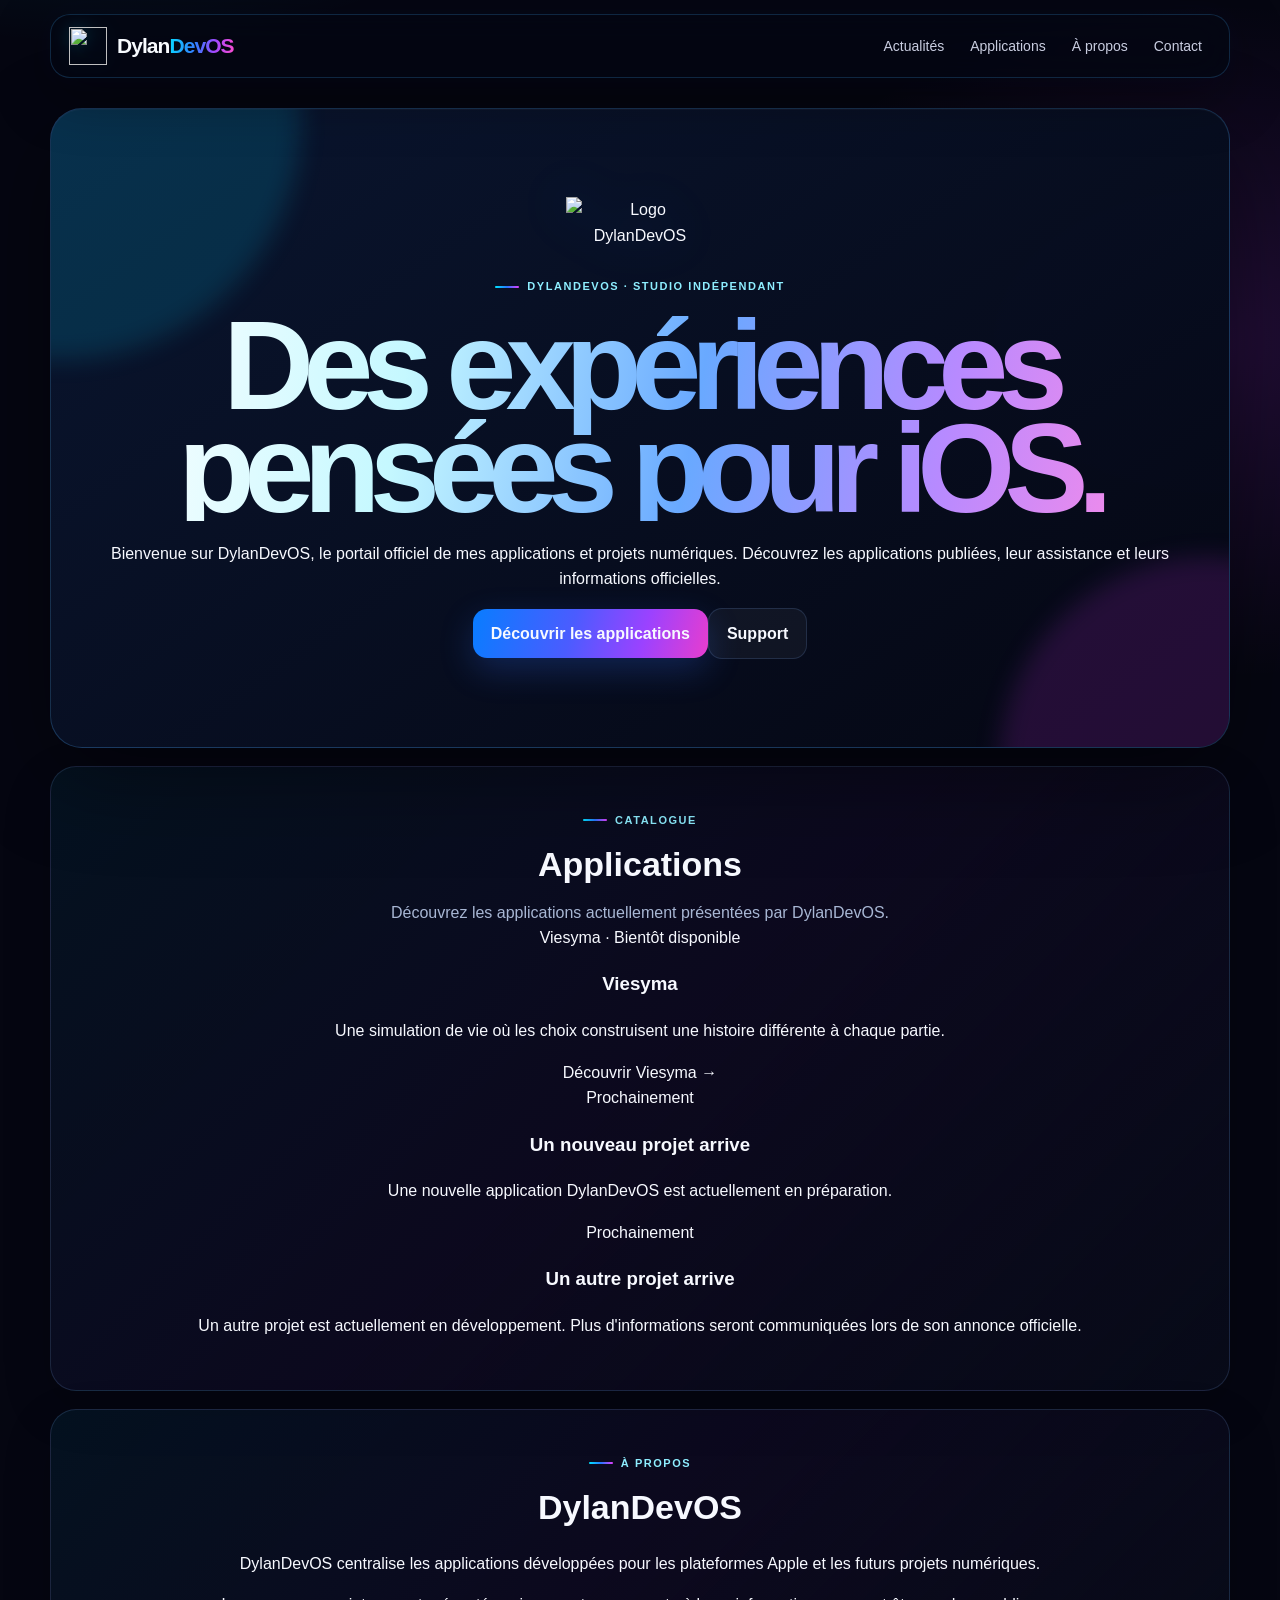
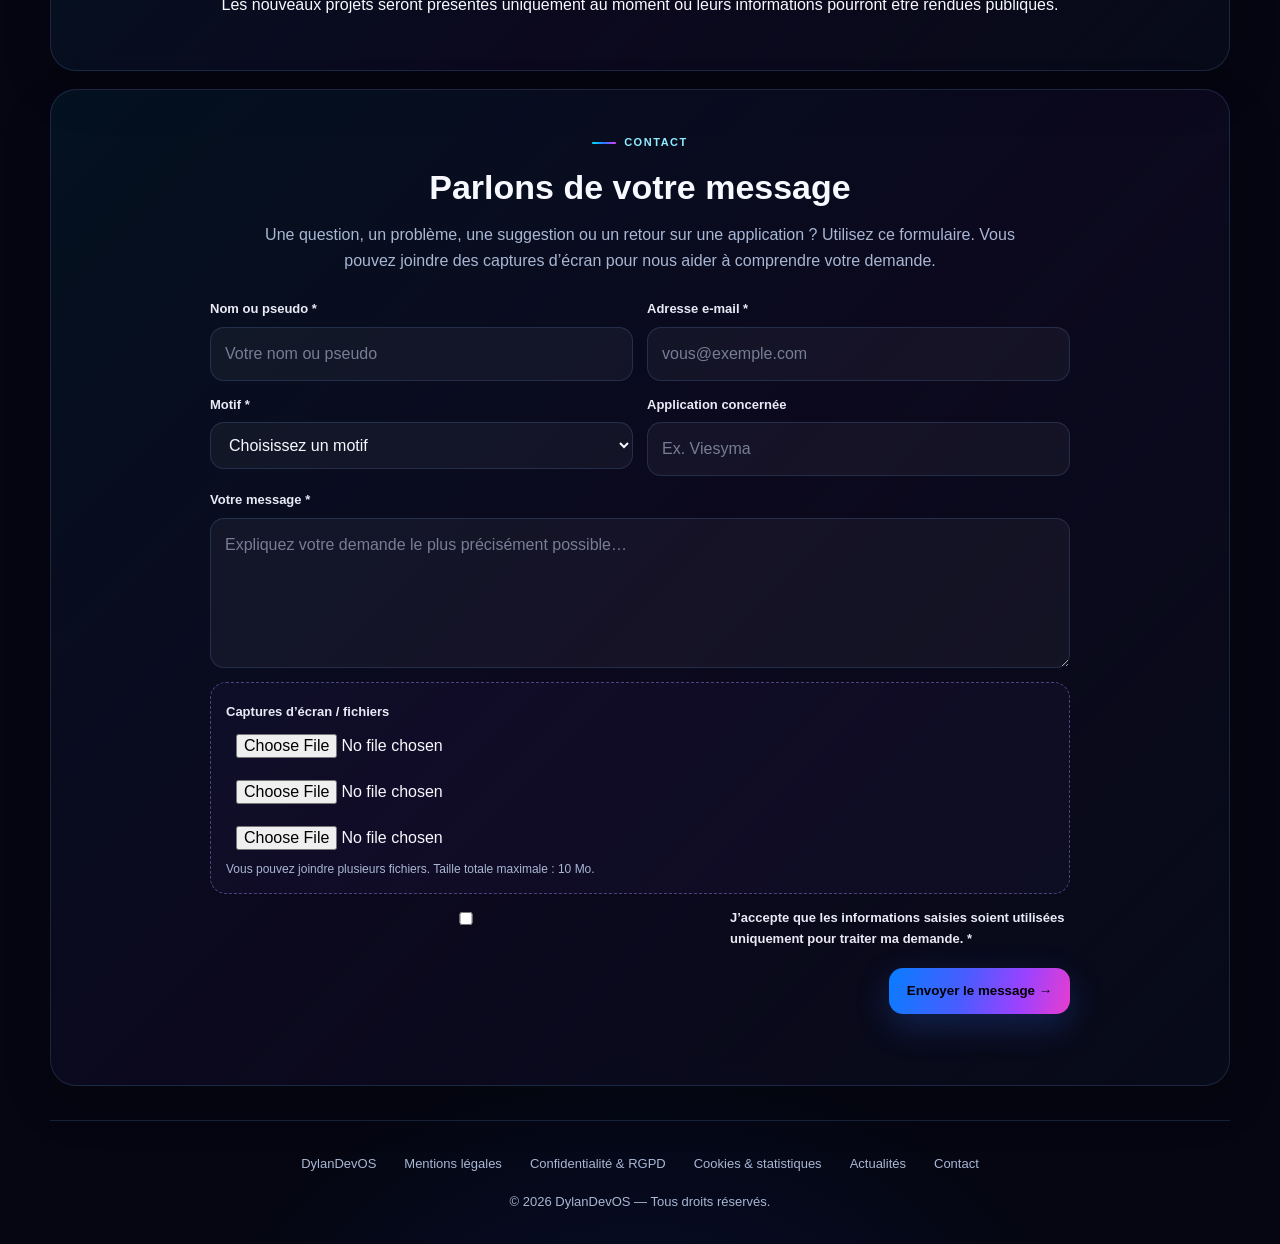
==== commit a3ef87ff: "Point website header and homepage to exact DylanDevOS logo" ====
--- a/index.html
+++ b/index.html
@@ -1,4 +1,4 @@
-<!doctype html><html lang="fr"><head><meta charset="utf-8"><meta name="viewport" content="width=device-width,initial-scale=1"><meta name="description" content="DylanDevOS — applications iOS et expériences numériques."><meta name="theme-color" content="#070713"><link rel="icon" type="image/svg+xml" href="/assets/dylandevos-logo.svg"><meta property="og:image" content="https://dylandevos.github.io/assets/dylandevos-logo.svg"><title>DylanDevOS — Applications iOS</title><link rel="stylesheet" href="/style.css"><!-- Google tag (gtag.js) -->
+<!doctype html><html lang="fr"><head><meta charset="utf-8"><meta name="viewport" content="width=device-width,initial-scale=1"><meta name="description" content="DylanDevOS — applications iOS et expériences numériques."><meta name="theme-color" content="#070713"><link rel="icon" type="image/png" href="/assets/DylanDevOS_Logo_Principal.png"><meta property="og:image" content="https://dylandevos.github.io/assets/dylandevos-logo.svg"><title>DylanDevOS — Applications iOS</title><link rel="stylesheet" href="/style.css"><!-- Google tag (gtag.js) -->
 <script async src="https://www.googletagmanager.com/gtag/js?id=G-MEXS11MEQE"></script>
 <script>
   window.dataLayer = window.dataLayer || [];
@@ -22,4 +22,4 @@
     });
   });
 });
-</script><script src="/contact.js" defer></script></head><body><div class="wrap"><nav class="nav"><a class="brand" href="/" aria-label="DylanDevOS, accueil"><img src="/assets/dylandevos-logo.svg" alt="" width="38" height="38"><span>Dylan<span class="brand-accent">DevOS</span></span></a><div class="navlinks"><a href="/actualites.html">Actualités</a><a href="#apps">Applications</a><a href="#about">À propos</a><a href="#contact">Contact</a></div></nav><main><section class="hero"><img class="hero-logo" src="/assets/dylandevos-logo.svg" alt="Logo DylanDevOS"><div class="eyebrow">DylanDevOS · Studio indépendant</div><h1>Des expériences<br>pensées pour iOS.</h1><p>Bienvenue sur DylanDevOS, le portail officiel de mes applications et projets numériques. Découvrez les applications publiées, leur assistance et leurs informations officielles.</p><div class="buttons"><a class="btn primary" href="#apps">Découvrir les applications</a><a class="btn" href="/viesyma/support.html">Support</a></div></section><section class="section" id="apps"><div class="eyebrow">Catalogue</div><h2>Applications</h2><p>Découvrez les applications actuellement présentées par DylanDevOS.</p><div class="grid"><a class="card featured" href="/viesyma/"><span class="tag">Viesyma · Bientôt disponible</span><h3>Viesyma</h3><p>Une simulation de vie où les choix construisent une histoire différente à chaque partie.</p><span class="card-link">Découvrir Viesyma →</span></a><div class="card"><span class="tag">Prochainement</span><h3>Un nouveau projet arrive</h3><p>Une nouvelle application DylanDevOS est actuellement en préparation.</p></div><div class="card"><span class="tag">Prochainement</span><h3>Un autre projet arrive</h3><p>Un autre projet est actuellement en développement. Plus d'informations seront communiquées lors de son annonce officielle.</p></div></div></section><section class="section split" id="about"><div><div class="eyebrow">À propos</div><h2>DylanDevOS</h2></div><div><p>DylanDevOS centralise les applications développées pour les plateformes Apple et les futurs projets numériques.</p><p>Les nouveaux projets seront présentés uniquement au moment où leurs informations pourront être rendues publiques.</p></div></section><section class="section" id="contact"><div class="eyebrow">Contact</div><h2>Parlons de votre message</h2><p class="contact-intro">Une question, un problème, une suggestion ou un retour sur une application ? Utilisez ce formulaire. Vous pouvez joindre des captures d’écran pour nous aider à comprendre votre demande.</p><form class="contact-form" data-contact-form data-success="Votre message a bien été envoyé à DylanDevOS. Merci ! " action="https://formsubmit.co/ajax/app.dylandevos@outlook.com" method="POST" enctype="multipart/form-data"><input type="hidden" name="_subject" value="Nouveau message — DylanDevOS"><input type="hidden" name="_captcha" value="true"><input type="hidden" name="_autoresponse" value="Merci pour votre message à DylanDevOS. Votre demande a bien été reçue. Si vous avez joint des captures d’écran ou des fichiers, ils ont également été transmis. Nous reviendrons vers vous si une réponse est nécessaire."><input type="hidden" name="_next" value="https://dylandevos.github.io/merci.html"><div class="honeypot" aria-hidden="true"><label>Ne pas remplir<input type="text" name="_honey" tabindex="-1" autocomplete="off"></label></div><div class="form-grid"><div class="form-field"><label for="site-name">Nom ou pseudo *</label><input id="site-name" name="Nom ou pseudo" type="text" required maxlength="100" placeholder="Votre nom ou pseudo"></div><div class="form-field"><label for="site-email">Adresse e-mail *</label><input id="site-email" name="email" type="email" required maxlength="160" placeholder="vous@exemple.com"></div><div class="form-field"><label for="site-topic">Motif *</label><select id="site-topic" name="Motif" required><option value="" selected disabled>Choisissez un motif</option><option>Question</option><option>Suggestion</option><option>Signaler un bug</option><option>Problème technique</option><option>Autre</option></select></div><div class="form-field"><label for="site-app">Application concernée</label><input id="site-app" name="Application" type="text" maxlength="100" placeholder="Ex. Viesyma"></div><div class="form-field full"><label for="site-message">Votre message *</label><textarea id="site-message" name="Message" required maxlength="5000" placeholder="Expliquez votre demande le plus précisément possible…"></textarea></div><div class="form-field full"><div class="file-box"><label for="site-files">Captures d’écran / fichiers</label><div class="file-list"><input id="site-files-1" name="attachment" type="file" accept="image/png,image/jpeg,image/webp,application/pdf"><input id="site-files-2" name="attachment" type="file" accept="image/png,image/jpeg,image/webp,application/pdf"><input id="site-files-3" name="attachment" type="file" accept="image/png,image/jpeg,image/webp,application/pdf"></div><p class="form-help">Vous pouvez joindre plusieurs fichiers. Taille totale maximale : 10 Mo.</p></div></div><div class="form-field full"><label class="form-check"><input type="checkbox" required name="Consentement" value="J’accepte que les informations saisies soient utilisées pour répondre à ma demande."><span>J’accepte que les informations saisies soient utilisées uniquement pour traiter ma demande. *</span></label></div></div><div class="form-submit"><button class="btn primary" type="submit">Envoyer le message →</button></div><div class="form-status" data-form-status role="status" aria-live="polite"></div></form></section></main><footer class="footer"><div class="footerlinks"><a href="/">DylanDevOS</a><a href="/mentions-legales.html">Mentions légales</a><a href="/confidentialite.html">Confidentialité &amp; RGPD</a><a href="/cookies.html">Cookies &amp; statistiques</a><a href="/actualites.html">Actualités</a><a href="mailto:app.dylandevos@outlook.com">Contact</a></div>© 2026 DylanDevOS — Tous droits réservés.</footer></div></body></html>+</script><script src="/contact.js" defer></script></head><body><div class="wrap"><nav class="nav"><a class="brand" href="/" aria-label="DylanDevOS, accueil"><img src="/assets/DylanDevOS_Logo_Principal.png" alt="" width="48" height="48"><span>Dylan<span class="brand-accent">DevOS</span></span></a><div class="navlinks"><a href="/actualites.html">Actualités</a><a href="#apps">Applications</a><a href="#about">À propos</a><a href="#contact">Contact</a></div></nav><main><section class="hero"><img class="hero-logo" src="/assets/DylanDevOS_Logo_Principal.png" alt="Logo DylanDevOS"><div class="eyebrow">DylanDevOS · Studio indépendant</div><h1>Des expériences<br>pensées pour iOS.</h1><p>Bienvenue sur DylanDevOS, le portail officiel de mes applications et projets numériques. Découvrez les applications publiées, leur assistance et leurs informations officielles.</p><div class="buttons"><a class="btn primary" href="#apps">Découvrir les applications</a><a class="btn" href="/viesyma/support.html">Support</a></div></section><section class="section" id="apps"><div class="eyebrow">Catalogue</div><h2>Applications</h2><p>Découvrez les applications actuellement présentées par DylanDevOS.</p><div class="grid"><a class="card featured" href="/viesyma/"><span class="tag">Viesyma · Bientôt disponible</span><h3>Viesyma</h3><p>Une simulation de vie où les choix construisent une histoire différente à chaque partie.</p><span class="card-link">Découvrir Viesyma →</span></a><div class="card"><span class="tag">Prochainement</span><h3>Un nouveau projet arrive</h3><p>Une nouvelle application DylanDevOS est actuellement en préparation.</p></div><div class="card"><span class="tag">Prochainement</span><h3>Un autre projet arrive</h3><p>Un autre projet est actuellement en développement. Plus d'informations seront communiquées lors de son annonce officielle.</p></div></div></section><section class="section split" id="about"><div><div class="eyebrow">À propos</div><h2>DylanDevOS</h2></div><div><p>DylanDevOS centralise les applications développées pour les plateformes Apple et les futurs projets numériques.</p><p>Les nouveaux projets seront présentés uniquement au moment où leurs informations pourront être rendues publiques.</p></div></section><section class="section" id="contact"><div class="eyebrow">Contact</div><h2>Parlons de votre message</h2><p class="contact-intro">Une question, un problème, une suggestion ou un retour sur une application ? Utilisez ce formulaire. Vous pouvez joindre des captures d’écran pour nous aider à comprendre votre demande.</p><form class="contact-form" data-contact-form data-success="Votre message a bien été envoyé à DylanDevOS. Merci ! " action="https://formsubmit.co/ajax/app.dylandevos@outlook.com" method="POST" enctype="multipart/form-data"><input type="hidden" name="_subject" value="Nouveau message — DylanDevOS"><input type="hidden" name="_captcha" value="true"><input type="hidden" name="_autoresponse" value="Merci pour votre message à DylanDevOS. Votre demande a bien été reçue. Si vous avez joint des captures d’écran ou des fichiers, ils ont également été transmis. Nous reviendrons vers vous si une réponse est nécessaire."><input type="hidden" name="_next" value="https://dylandevos.github.io/merci.html"><div class="honeypot" aria-hidden="true"><label>Ne pas remplir<input type="text" name="_honey" tabindex="-1" autocomplete="off"></label></div><div class="form-grid"><div class="form-field"><label for="site-name">Nom ou pseudo *</label><input id="site-name" name="Nom ou pseudo" type="text" required maxlength="100" placeholder="Votre nom ou pseudo"></div><div class="form-field"><label for="site-email">Adresse e-mail *</label><input id="site-email" name="email" type="email" required maxlength="160" placeholder="vous@exemple.com"></div><div class="form-field"><label for="site-topic">Motif *</label><select id="site-topic" name="Motif" required><option value="" selected disabled>Choisissez un motif</option><option>Question</option><option>Suggestion</option><option>Signaler un bug</option><option>Problème technique</option><option>Autre</option></select></div><div class="form-field"><label for="site-app">Application concernée</label><input id="site-app" name="Application" type="text" maxlength="100" placeholder="Ex. Viesyma"></div><div class="form-field full"><label for="site-message">Votre message *</label><textarea id="site-message" name="Message" required maxlength="5000" placeholder="Expliquez votre demande le plus précisément possible…"></textarea></div><div class="form-field full"><div class="file-box"><label for="site-files">Captures d’écran / fichiers</label><div class="file-list"><input id="site-files-1" name="attachment" type="file" accept="image/png,image/jpeg,image/webp,application/pdf"><input id="site-files-2" name="attachment" type="file" accept="image/png,image/jpeg,image/webp,application/pdf"><input id="site-files-3" name="attachment" type="file" accept="image/png,image/jpeg,image/webp,application/pdf"></div><p class="form-help">Vous pouvez joindre plusieurs fichiers. Taille totale maximale : 10 Mo.</p></div></div><div class="form-field full"><label class="form-check"><input type="checkbox" required name="Consentement" value="J’accepte que les informations saisies soient utilisées pour répondre à ma demande."><span>J’accepte que les informations saisies soient utilisées uniquement pour traiter ma demande. *</span></label></div></div><div class="form-submit"><button class="btn primary" type="submit">Envoyer le message →</button></div><div class="form-status" data-form-status role="status" aria-live="polite"></div></form></section></main><footer class="footer"><div class="footerlinks"><a href="/">DylanDevOS</a><a href="/mentions-legales.html">Mentions légales</a><a href="/confidentialite.html">Confidentialité &amp; RGPD</a><a href="/cookies.html">Cookies &amp; statistiques</a><a href="/actualites.html">Actualités</a><a href="mailto:app.dylandevos@outlook.com">Contact</a></div>© 2026 DylanDevOS — Tous droits réservés.</footer></div></body></html>
--- a/style.css
+++ b/style.css
@@ -1,4 +1,22 @@
-:root{--bg:#060711;--surface:#0d1020;--line:rgba(255,255,255,.1);--text:#f7f7ff;--muted:#a8aec2;--a:#8b5cf6;--b:#ec4899}*{box-sizing:border-box}html{scroll-behavior:smooth}body{margin:0;min-height:100vh;color:var(--text);background:radial-gradient(800px 450px at 50% -8%,rgba(124,92,255,.22),transparent 65%),radial-gradient(650px 500px at 100% 35%,rgba(56,189,248,.08),transparent 65%),var(--bg);font-family:-apple-system,BlinkMacSystemFont,"SF Pro Display","Segoe UI",sans-serif;line-height:1.6}a{color:inherit;text-decoration:none}.wrap{width:min(1180px,calc(100% - 32px));margin:auto;padding:0}.nav{position:sticky;top:14px;z-index:50;min-height:64px;display:flex;align-items:center;justify-content:space-between;gap:24px;margin:14px 0 30px;padding:10px 16px 10px 18px;border:1px solid var(--line);border-radius:20px;background:rgba(7,9,20,.74);backdrop-filter:blur(22px);box-shadow:0 18px 55px rgba(0,0,0,.3)}.brand{font-size:20px;font-weight:900;letter-spacing:-.05em;background:linear-gradient(90deg,#fff,#b9a5ff,#f47ac8);-webkit-background-clip:text;background-clip:text;color:transparent}.navlinks{display:flex;align-items:center;justify-content:center;gap:4px;color:#c9cde0;font-size:14px}.navlinks a{padding:8px 11px;border-radius:10px}.navlinks a:hover{background:rgba(255,255,255,.06);color:#fff}.article{width:100%;max-width:none;margin:auto;padding:0 0 20px}.eyebrow{display:inline-flex;align-items:center;gap:8px;color:#c6b7ff;text-transform:uppercase;letter-spacing:.14em;font-size:11px;font-weight:900}.eyebrow:before{content:"";width:24px;height:2px;border-radius:2px;background:linear-gradient(90deg,var(--a),var(--b))}.hero{position:relative;overflow:hidden;text-align:center;padding:88px 56px;border:1px solid var(--line);border-radius:32px;background:linear-gradient(145deg,rgba(17,21,45,.97),rgba(8,10,23,.97));box-shadow:0 30px 90px rgba(0,0,0,.35)}.hero:before,.hero:after{content:"";position:absolute;border-radius:50%;filter:blur(12px);pointer-events:none}.hero:before{width:480px;height:480px;left:-230px;top:-230px;background:rgba(124,92,255,.16)}.hero:after{width:420px;height:420px;right:-190px;bottom:-230px;background:rgba(236,72,153,.12)}.hero-copy{position:relative;z-index:2;width:100%;padding:0;display:flex;flex-direction:column;align-items:center;justify-content:center}.hero h1{font-size:clamp(64px,10vw,126px);line-height:.82;letter-spacing:-.085em;margin:18px 0 20px;background:linear-gradient(90deg,#fff,#d9ceff 45%,#a78bfa 72%,#f472b6);-webkit-background-clip:text;background-clip:text;color:transparent}.hero h2{font-size:clamp(18px,2.2vw,28px);margin:0 0 20px;letter-spacing:-.03em}.lead{max-width:760px;margin:0 auto;color:#cbd0e2;font-size:18px;line-height:1.75}.badges,.actions{display:flex;justify-content:center;flex-wrap:wrap;gap:10px}.badges{margin:28px 0}.badge{padding:8px 13px;border:1px solid var(--line);border-radius:999px;background:rgba(255,255,255,.045);font-size:13px}.actions{margin:28px 0}.btn{display:inline-flex;align-items:center;justify-content:center;min-height:46px;padding:12px 18px;border-radius:14px;border:1px solid var(--line);background:rgba(255,255,255,.045);font-weight:800}.btn.primary{border:0;background:linear-gradient(100deg,#635bff,#8b5cf6 52%,#ec4899);box-shadow:0 12px 34px rgba(139,92,246,.28)}.stats{display:grid;grid-template-columns:repeat(4,1fr);gap:10px;width:min(700px,100%);margin:28px auto 0}.stat{padding:15px 12px;border:1px solid var(--line);border-radius:16px;background:rgba(255,255,255,.035)}.stat strong{display:block;font-size:18px}.stat span{display:block;color:var(--muted);font-size:11px}.features{display:grid;grid-template-columns:repeat(4,1fr);gap:14px;margin-top:18px}.feature{padding:24px;border:1px solid var(--line);border-radius:20px;background:linear-gradient(145deg,rgba(19,23,47,.9),rgba(9,12,26,.9));box-shadow:0 18px 45px rgba(0,0,0,.18);text-align:center}.feature .icon{font-size:25px}.feature h3{margin:12px 0 6px;font-size:18px}.feature p{margin:0;color:var(--muted);font-size:13px;line-height:1.55}.section{margin-top:18px;padding:36px;border:1px solid var(--line);border-radius:26px;background:linear-gradient(135deg,rgba(99,76,255,.09),rgba(236,63,240,.035),rgba(8,11,25,.92));box-shadow:0 18px 50px rgba(0,0,0,.16);text-align:center}.section h2{margin:8px 0;font-size:34px}.section>p{max-width:800px;margin:0 auto;color:var(--muted)}.dlc-grid{display:grid;grid-template-columns:repeat(3,1fr);gap:11px;margin-top:22px}.dlc{padding:18px;border:1px solid var(--line);border-radius:17px;background:rgba(0,0,0,.16);text-align:left}.dlc strong{display:block;margin-bottom:5px}.dlc span{color:var(--muted);font-size:12px}.cta{margin-top:18px;padding:46px 24px;text-align:center;border:1px solid rgba(167,139,250,.22);border-radius:26px;background:radial-gradient(circle at 50% 0,rgba(139,92,246,.2),transparent 58%),#0a0d1d}.cta h2{margin:8px 0;font-size:36px}.cta p{color:var(--muted)}.footer{margin-top:34px;padding:26px 0 32px;border-top:1px solid var(--line);color:var(--muted);font-size:13px;text-align:center}.footerlinks{display:flex;justify-content:center;gap:8px;flex-wrap:wrap;margin-bottom:10px}.footerlinks a{padding:7px 10px;border-radius:9px}.footerlinks a:hover{background:rgba(255,255,255,.05);color:#fff}@media(max-width:900px){.features{grid-template-columns:repeat(2,1fr)}.stats{grid-template-columns:repeat(2,1fr)}.dlc-grid{grid-template-columns:repeat(2,1fr)}.hero{padding:68px 30px}}@media(max-width:600px){.wrap{width:calc(100% - 18px)}.nav{position:relative;top:auto;justify-content:center;flex-wrap:wrap;margin:9px 0 18px}.navlinks{display:none}.hero{padding:54px 18px;border-radius:24px}.hero h1{font-size:clamp(54px,19vw,76px)}.hero h2{font-size:18px}.lead{font-size:15px}.features,.dlc-grid{grid-template-columns:1fr}.section{padding:28px 18px}.section h2,.cta h2{font-size:28px}}
+:root{--bg:#050611;--surface:#0a1020;--line:rgba(132,180,255,.16);--text:#f7f9ff;--muted:#a8b7d4;--a:#147dff;--b:#e33dff;--c:#00e5ff}*{box-sizing:border-box}html{scroll-behavior:smooth}body{margin:0;min-height:100vh;color:var(--text);background:radial-gradient(800px 450px at 50% -8%,rgba(124,92,255,.22),transparent 65%),radial-gradient(650px 500px at 100% 35%,rgba(56,189,248,.08),transparent 65%),var(--bg);font-family:-apple-system,BlinkMacSystemFont,"SF Pro Display","Segoe UI",sans-serif;line-height:1.6}a{color:inherit;text-decoration:none}.wrap{width:min(1180px,calc(100% - 32px));margin:auto;padding:0}.nav{position:sticky;top:14px;z-index:50;min-height:64px;display:flex;align-items:center;justify-content:space-between;gap:24px;margin:14px 0 30px;padding:10px 16px 10px 18px;border:1px solid var(--line);border-radius:20px;background:rgba(7,9,20,.74);backdrop-filter:blur(22px);box-shadow:0 18px 55px rgba(0,0,0,.3)}.brand{font-size:20px;font-weight:900;letter-spacing:-.05em;background:linear-gradient(90deg,#fff,#b9a5ff,#f47ac8);-webkit-background-clip:text;background-clip:text;color:transparent}.navlinks{display:flex;align-items:center;justify-content:center;gap:4px;color:#c9cde0;font-size:14px}.navlinks a{padding:8px 11px;border-radius:10px}.navlinks a:hover{background:rgba(255,255,255,.06);color:#fff}.article{width:100%;max-width:none;margin:auto;padding:0 0 20px}.eyebrow{display:inline-flex;align-items:center;gap:8px;color:#c6b7ff;text-transform:uppercase;letter-spacing:.14em;font-size:11px;font-weight:900}.eyebrow:before{content:"";width:24px;height:2px;border-radius:2px;background:linear-gradient(90deg,var(--a),var(--b))}.hero{position:relative;overflow:hidden;text-align:center;padding:88px 56px;border:1px solid var(--line);border-radius:32px;background:linear-gradient(145deg,rgba(17,21,45,.97),rgba(8,10,23,.97));box-shadow:0 30px 90px rgba(0,0,0,.35)}.hero:before,.hero:after{content:"";position:absolute;border-radius:50%;filter:blur(12px);pointer-events:none}.hero:before{width:480px;height:480px;left:-230px;top:-230px;background:rgba(124,92,255,.16)}.hero:after{width:420px;height:420px;right:-190px;bottom:-230px;background:rgba(236,72,153,.12)}.hero-copy{position:relative;z-index:2;width:100%;padding:0;display:flex;flex-direction:column;align-items:center;justify-content:center}.hero h1{font-size:clamp(64px,10vw,126px);line-height:.82;letter-spacing:-.085em;margin:18px 0 20px;background:linear-gradient(90deg,#fff,#d9ceff 45%,#a78bfa 72%,#f472b6);-webkit-background-clip:text;background-clip:text;color:transparent}.hero h2{font-size:clamp(18px,2.2vw,28px);margin:0 0 20px;letter-spacing:-.03em}.lead{max-width:760px;margin:0 auto;color:#cbd0e2;font-size:18px;line-height:1.75}.badges,.actions{display:flex;justify-content:center;flex-wrap:wrap;gap:10px}.badges{margin:28px 0}.badge{padding:8px 13px;border:1px solid var(--line);border-radius:999px;background:rgba(255,255,255,.045);font-size:13px}.actions{margin:28px 0}.btn{display:inline-flex;align-items:center;justify-content:center;min-height:46px;padding:12px 18px;border-radius:14px;border:1px solid var(--line);background:rgba(255,255,255,.045);font-weight:800}.btn.primary{border:0;background:linear-gradient(100deg,#635bff,#8b5cf6 52%,#ec4899);box-shadow:0 12px 34px rgba(139,92,246,.28)}.stats{display:grid;grid-template-columns:repeat(4,1fr);gap:10px;width:min(700px,100%);margin:28px auto 0}.stat{padding:15px 12px;border:1px solid var(--line);border-radius:16px;background:rgba(255,255,255,.035)}.stat strong{display:block;font-size:18px}.stat span{display:block;color:var(--muted);font-size:11px}.features{display:grid;grid-template-columns:repeat(4,1fr);gap:14px;margin-top:18px}.feature{padding:24px;border:1px solid var(--line);border-radius:20px;background:linear-gradient(145deg,rgba(19,23,47,.9),rgba(9,12,26,.9));box-shadow:0 18px 45px rgba(0,0,0,.18);text-align:center}.feature .icon{font-size:25px}.feature h3{margin:12px 0 6px;font-size:18px}.feature p{margin:0;color:var(--muted);font-size:13px;line-height:1.55}.section{margin-top:18px;padding:36px;border:1px solid var(--line);border-radius:26px;background:linear-gradient(135deg,rgba(99,76,255,.09),rgba(236,63,240,.035),rgba(8,11,25,.92));box-shadow:0 18px 50px rgba(0,0,0,.16);text-align:center}.section h2{margin:8px 0;font-size:34px}.section>p{max-width:800px;margin:0 auto;color:var(--muted)}.dlc-grid{display:grid;grid-template-columns:repeat(3,1fr);gap:11px;margin-top:22px}.dlc{padding:18px;border:1px solid var(--line);border-radius:17px;background:rgba(0,0,0,.16);text-align:left}.dlc strong{display:block;margin-bottom:5px}.dlc span{color:var(--muted);font-size:12px}.cta{margin-top:18px;padding:46px 24px;text-align:center;border:1px solid rgba(167,139,250,.22);border-radius:26px;background:radial-gradient(circle at 50% 0,rgba(139,92,246,.2),transparent 58%),#0a0d1d}.cta h2{margin:8px 0;font-size:36px}.cta p{color:var(--muted)}.footer{margin-top:34px;padding:26px 0 32px;border-top:1px solid var(--line);color:var(--muted);font-size:13px;text-align:center}.footerlinks{display:flex;justify-content:center;gap:8px;flex-wrap:wrap;margin-bottom:10px}.footerlinks a{padding:7px 10px;border-radius:9px}.footerlinks a:hover{background:rgba(255,255,255,.05);color:#fff}@media(max-width:900px){.features{grid-template-columns:repeat(2,1fr)}.stats{grid-template-columns:repeat(2,1fr)}.dlc-grid{grid-template-columns:repeat(2,1fr)}.hero{padding:68px 30px}}@media(max-width:600px){.wrap{width:calc(100% - 18px)}.nav{position:relative;top:auto;justify-content:center;flex-wrap:wrap;margin:9px 0 18px}.navlinks{display:none}.hero{padding:54px 18px;border-radius:24px}.hero h1{font-size:clamp(54px,19vw,76px)}.hero h2{font-size:18px}.lead{font-size:15px}.features,.dlc-grid{grid-template-columns:1fr}.section{padding:28px 18px}.section h2,.cta h2{font-size:28px}}
 /* Contact forms */
 .contact-form{max-width:860px;margin:26px auto 0;text-align:left}.form-grid{display:grid;grid-template-columns:repeat(2,minmax(0,1fr));gap:14px}.form-field{display:flex;flex-direction:column;gap:7px}.form-field.full{grid-column:1/-1}.form-field label{font-size:13px;font-weight:800;color:#e9eaf5}.form-field input,.form-field select,.form-field textarea{width:100%;border:1px solid var(--line);border-radius:14px;background:rgba(255,255,255,.045);color:var(--text);padding:13px 14px;font:inherit;outline:none;transition:border-color .2s,box-shadow .2s,background .2s}.form-field input::placeholder,.form-field textarea::placeholder{color:#777d94}.form-field input:focus,.form-field select:focus,.form-field textarea:focus{border-color:rgba(167,139,250,.8);background:rgba(255,255,255,.065);box-shadow:0 0 0 4px rgba(139,92,246,.1)}.form-field textarea{min-height:150px;resize:vertical}.form-field select option{background:#101325;color:#fff}.file-box{border:1px dashed rgba(167,139,250,.42);border-radius:16px;padding:15px;background:rgba(139,92,246,.045)}.file-box input{padding:10px;border:0;background:transparent}.form-help{margin:0;color:var(--muted);font-size:12px;line-height:1.5}.form-check{display:flex;align-items:flex-start;gap:9px;font-size:12px;color:var(--muted)}.form-check input{margin-top:4px;accent-color:#8b5cf6}.form-submit{display:flex;align-items:center;justify-content:flex-end;margin-top:18px}.form-submit .btn{cursor:pointer}.form-submit .btn:disabled{opacity:.55;cursor:wait}.form-status{min-height:22px;margin-top:13px;font-size:13px;color:var(--muted)}.form-status.success{color:#86efac}.form-status.error{color:#fda4af}.honeypot{position:absolute!important;left:-10000px!important;width:1px!important;height:1px!important;overflow:hidden!important}.contact-intro{max-width:760px;margin:0 auto;color:var(--muted)}
 @media(max-width:600px){.form-grid{grid-template-columns:1fr}.form-field.full{grid-column:auto}.form-submit{justify-content:stretch}.form-submit .btn{width:100%}}
+
+/* DylanDevOS visual identity — cyan / electric blue / violet / magenta */
+.brand{display:inline-flex;align-items:center;gap:10px;font-size:21px;letter-spacing:-.045em;background:none;color:#f8fbff}
+.brand img{width:38px;height:38px;object-fit:contain;filter:drop-shadow(0 0 9px rgba(0,220,255,.22))}
+.brand-accent{background:linear-gradient(100deg,#05dcff 0%,#347cff 42%,#a348ff 70%,#ff4dcf 100%);-webkit-background-clip:text;background-clip:text;color:transparent}
+body{background:radial-gradient(760px 420px at 8% -8%,rgba(0,218,255,.13),transparent 65%),radial-gradient(760px 520px at 95% 12%,rgba(191,50,255,.15),transparent 65%),radial-gradient(650px 480px at 50% 105%,rgba(24,79,255,.11),transparent 70%),var(--bg)}
+.nav{border-color:rgba(68,177,255,.2);background:rgba(4,7,19,.82);box-shadow:0 18px 55px rgba(0,0,0,.34),0 0 30px rgba(38,113,255,.045)}
+.hero{border-color:rgba(79,175,255,.24);background:linear-gradient(145deg,rgba(10,22,49,.97),rgba(5,7,19,.98));box-shadow:0 30px 90px rgba(0,0,0,.38),inset 0 1px rgba(255,255,255,.035)}
+.hero:before{background:rgba(0,213,255,.14)}
+.hero:after{background:rgba(217,50,255,.14)}
+.hero-logo{position:relative;z-index:2;display:block;width:clamp(92px,13vw,148px);height:auto;margin:0 auto 22px;filter:drop-shadow(0 0 24px rgba(31,117,255,.22))}
+.hero h1{background:linear-gradient(100deg,#fff 0%,#c5f8ff 28%,#69a9ff 55%,#b78aff 78%,#ff8be6 100%);-webkit-background-clip:text;background-clip:text;color:transparent}
+.eyebrow{color:#8eeeff}
+.eyebrow:before{background:linear-gradient(90deg,#00e5ff,#2677ff,#e33dff)}
+.btn.primary{background:linear-gradient(105deg,#087dff,#4b5cff 42%,#9b42ff 72%,#e83dce);box-shadow:0 12px 34px rgba(50,111,255,.24)}
+.section{background:linear-gradient(135deg,rgba(0,190,255,.065),rgba(139,64,255,.055),rgba(8,11,25,.94))}
+.feature,.card{border-color:rgba(90,170,255,.18)}
+@media(max-width:600px){.brand{font-size:19px}.brand img{width:34px;height:34px}.hero-logo{width:96px;margin-bottom:18px}}
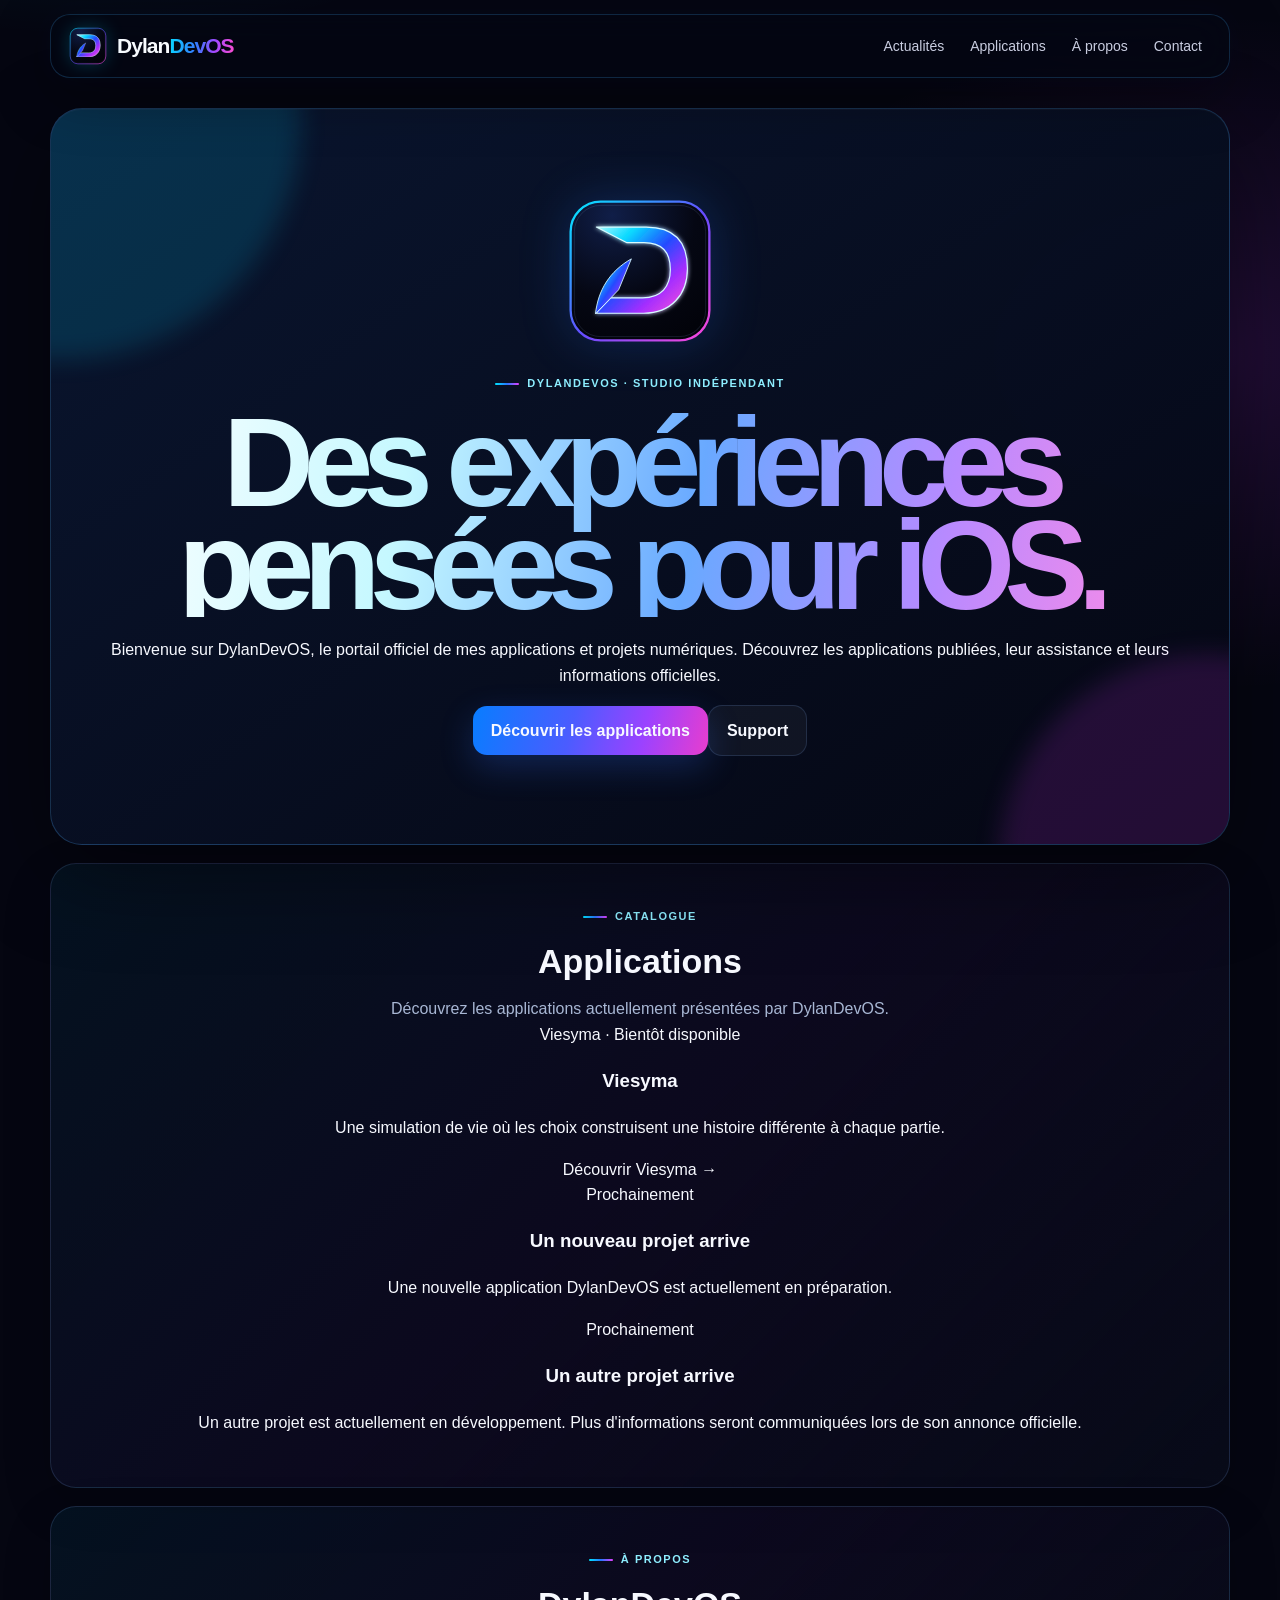
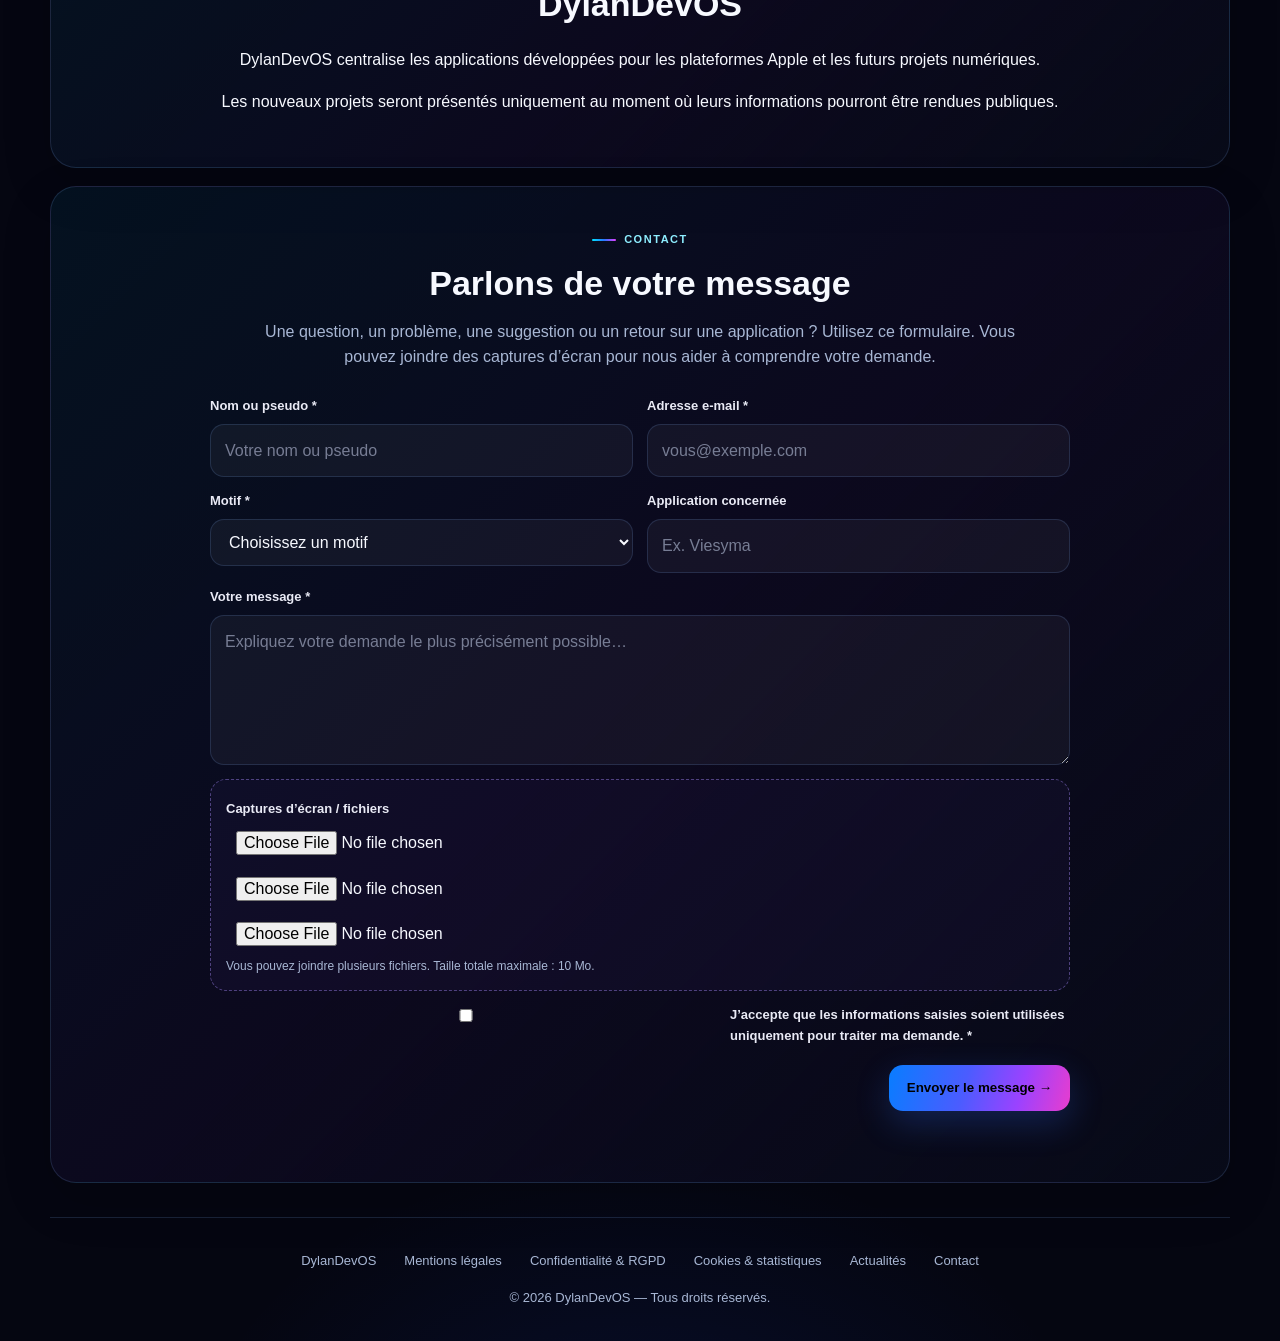
==== commit 81c4bb9c: "Keep website logo references valid until exact PNG is uploaded" ====
--- a/index.html
+++ b/index.html
@@ -1,4 +1,4 @@
-<!doctype html><html lang="fr"><head><meta charset="utf-8"><meta name="viewport" content="width=device-width,initial-scale=1"><meta name="description" content="DylanDevOS — applications iOS et expériences numériques."><meta name="theme-color" content="#070713"><link rel="icon" type="image/png" href="/assets/DylanDevOS_Logo_Principal.png"><meta property="og:image" content="https://dylandevos.github.io/assets/dylandevos-logo.svg"><title>DylanDevOS — Applications iOS</title><link rel="stylesheet" href="/style.css"><!-- Google tag (gtag.js) -->
+<!doctype html><html lang="fr"><head><meta charset="utf-8"><meta name="viewport" content="width=device-width,initial-scale=1"><meta name="description" content="DylanDevOS — applications iOS et expériences numériques."><meta name="theme-color" content="#070713"><link rel="icon" type="image/svg+xml" href="/assets/dylandevos-logo.svg"><meta property="og:image" content="https://dylandevos.github.io/assets/dylandevos-logo.svg"><title>DylanDevOS — Applications iOS</title><link rel="stylesheet" href="/style.css"><!-- Google tag (gtag.js) -->
 <script async src="https://www.googletagmanager.com/gtag/js?id=G-MEXS11MEQE"></script>
 <script>
   window.dataLayer = window.dataLayer || [];
@@ -22,4 +22,4 @@
     });
   });
 });
-</script><script src="/contact.js" defer></script></head><body><div class="wrap"><nav class="nav"><a class="brand" href="/" aria-label="DylanDevOS, accueil"><img src="/assets/DylanDevOS_Logo_Principal.png" alt="" width="48" height="48"><span>Dylan<span class="brand-accent">DevOS</span></span></a><div class="navlinks"><a href="/actualites.html">Actualités</a><a href="#apps">Applications</a><a href="#about">À propos</a><a href="#contact">Contact</a></div></nav><main><section class="hero"><img class="hero-logo" src="/assets/DylanDevOS_Logo_Principal.png" alt="Logo DylanDevOS"><div class="eyebrow">DylanDevOS · Studio indépendant</div><h1>Des expériences<br>pensées pour iOS.</h1><p>Bienvenue sur DylanDevOS, le portail officiel de mes applications et projets numériques. Découvrez les applications publiées, leur assistance et leurs informations officielles.</p><div class="buttons"><a class="btn primary" href="#apps">Découvrir les applications</a><a class="btn" href="/viesyma/support.html">Support</a></div></section><section class="section" id="apps"><div class="eyebrow">Catalogue</div><h2>Applications</h2><p>Découvrez les applications actuellement présentées par DylanDevOS.</p><div class="grid"><a class="card featured" href="/viesyma/"><span class="tag">Viesyma · Bientôt disponible</span><h3>Viesyma</h3><p>Une simulation de vie où les choix construisent une histoire différente à chaque partie.</p><span class="card-link">Découvrir Viesyma →</span></a><div class="card"><span class="tag">Prochainement</span><h3>Un nouveau projet arrive</h3><p>Une nouvelle application DylanDevOS est actuellement en préparation.</p></div><div class="card"><span class="tag">Prochainement</span><h3>Un autre projet arrive</h3><p>Un autre projet est actuellement en développement. Plus d'informations seront communiquées lors de son annonce officielle.</p></div></div></section><section class="section split" id="about"><div><div class="eyebrow">À propos</div><h2>DylanDevOS</h2></div><div><p>DylanDevOS centralise les applications développées pour les plateformes Apple et les futurs projets numériques.</p><p>Les nouveaux projets seront présentés uniquement au moment où leurs informations pourront être rendues publiques.</p></div></section><section class="section" id="contact"><div class="eyebrow">Contact</div><h2>Parlons de votre message</h2><p class="contact-intro">Une question, un problème, une suggestion ou un retour sur une application ? Utilisez ce formulaire. Vous pouvez joindre des captures d’écran pour nous aider à comprendre votre demande.</p><form class="contact-form" data-contact-form data-success="Votre message a bien été envoyé à DylanDevOS. Merci ! " action="https://formsubmit.co/ajax/app.dylandevos@outlook.com" method="POST" enctype="multipart/form-data"><input type="hidden" name="_subject" value="Nouveau message — DylanDevOS"><input type="hidden" name="_captcha" value="true"><input type="hidden" name="_autoresponse" value="Merci pour votre message à DylanDevOS. Votre demande a bien été reçue. Si vous avez joint des captures d’écran ou des fichiers, ils ont également été transmis. Nous reviendrons vers vous si une réponse est nécessaire."><input type="hidden" name="_next" value="https://dylandevos.github.io/merci.html"><div class="honeypot" aria-hidden="true"><label>Ne pas remplir<input type="text" name="_honey" tabindex="-1" autocomplete="off"></label></div><div class="form-grid"><div class="form-field"><label for="site-name">Nom ou pseudo *</label><input id="site-name" name="Nom ou pseudo" type="text" required maxlength="100" placeholder="Votre nom ou pseudo"></div><div class="form-field"><label for="site-email">Adresse e-mail *</label><input id="site-email" name="email" type="email" required maxlength="160" placeholder="vous@exemple.com"></div><div class="form-field"><label for="site-topic">Motif *</label><select id="site-topic" name="Motif" required><option value="" selected disabled>Choisissez un motif</option><option>Question</option><option>Suggestion</option><option>Signaler un bug</option><option>Problème technique</option><option>Autre</option></select></div><div class="form-field"><label for="site-app">Application concernée</label><input id="site-app" name="Application" type="text" maxlength="100" placeholder="Ex. Viesyma"></div><div class="form-field full"><label for="site-message">Votre message *</label><textarea id="site-message" name="Message" required maxlength="5000" placeholder="Expliquez votre demande le plus précisément possible…"></textarea></div><div class="form-field full"><div class="file-box"><label for="site-files">Captures d’écran / fichiers</label><div class="file-list"><input id="site-files-1" name="attachment" type="file" accept="image/png,image/jpeg,image/webp,application/pdf"><input id="site-files-2" name="attachment" type="file" accept="image/png,image/jpeg,image/webp,application/pdf"><input id="site-files-3" name="attachment" type="file" accept="image/png,image/jpeg,image/webp,application/pdf"></div><p class="form-help">Vous pouvez joindre plusieurs fichiers. Taille totale maximale : 10 Mo.</p></div></div><div class="form-field full"><label class="form-check"><input type="checkbox" required name="Consentement" value="J’accepte que les informations saisies soient utilisées pour répondre à ma demande."><span>J’accepte que les informations saisies soient utilisées uniquement pour traiter ma demande. *</span></label></div></div><div class="form-submit"><button class="btn primary" type="submit">Envoyer le message →</button></div><div class="form-status" data-form-status role="status" aria-live="polite"></div></form></section></main><footer class="footer"><div class="footerlinks"><a href="/">DylanDevOS</a><a href="/mentions-legales.html">Mentions légales</a><a href="/confidentialite.html">Confidentialité &amp; RGPD</a><a href="/cookies.html">Cookies &amp; statistiques</a><a href="/actualites.html">Actualités</a><a href="mailto:app.dylandevos@outlook.com">Contact</a></div>© 2026 DylanDevOS — Tous droits réservés.</footer></div></body></html>+</script><script src="/contact.js" defer></script></head><body><div class="wrap"><nav class="nav"><a class="brand" href="/" aria-label="DylanDevOS, accueil"><img src="/assets/dylandevos-logo.svg" alt="" width="38" height="38"><span>Dylan<span class="brand-accent">DevOS</span></span></a><div class="navlinks"><a href="/actualites.html">Actualités</a><a href="#apps">Applications</a><a href="#about">À propos</a><a href="#contact">Contact</a></div></nav><main><section class="hero"><img class="hero-logo" src="/assets/dylandevos-logo.svg" alt="Logo DylanDevOS"><div class="eyebrow">DylanDevOS · Studio indépendant</div><h1>Des expériences<br>pensées pour iOS.</h1><p>Bienvenue sur DylanDevOS, le portail officiel de mes applications et projets numériques. Découvrez les applications publiées, leur assistance et leurs informations officielles.</p><div class="buttons"><a class="btn primary" href="#apps">Découvrir les applications</a><a class="btn" href="/viesyma/support.html">Support</a></div></section><section class="section" id="apps"><div class="eyebrow">Catalogue</div><h2>Applications</h2><p>Découvrez les applications actuellement présentées par DylanDevOS.</p><div class="grid"><a class="card featured" href="/viesyma/"><span class="tag">Viesyma · Bientôt disponible</span><h3>Viesyma</h3><p>Une simulation de vie où les choix construisent une histoire différente à chaque partie.</p><span class="card-link">Découvrir Viesyma →</span></a><div class="card"><span class="tag">Prochainement</span><h3>Un nouveau projet arrive</h3><p>Une nouvelle application DylanDevOS est actuellement en préparation.</p></div><div class="card"><span class="tag">Prochainement</span><h3>Un autre projet arrive</h3><p>Un autre projet est actuellement en développement. Plus d'informations seront communiquées lors de son annonce officielle.</p></div></div></section><section class="section split" id="about"><div><div class="eyebrow">À propos</div><h2>DylanDevOS</h2></div><div><p>DylanDevOS centralise les applications développées pour les plateformes Apple et les futurs projets numériques.</p><p>Les nouveaux projets seront présentés uniquement au moment où leurs informations pourront être rendues publiques.</p></div></section><section class="section" id="contact"><div class="eyebrow">Contact</div><h2>Parlons de votre message</h2><p class="contact-intro">Une question, un problème, une suggestion ou un retour sur une application ? Utilisez ce formulaire. Vous pouvez joindre des captures d’écran pour nous aider à comprendre votre demande.</p><form class="contact-form" data-contact-form data-success="Votre message a bien été envoyé à DylanDevOS. Merci ! " action="https://formsubmit.co/ajax/app.dylandevos@outlook.com" method="POST" enctype="multipart/form-data"><input type="hidden" name="_subject" value="Nouveau message — DylanDevOS"><input type="hidden" name="_captcha" value="true"><input type="hidden" name="_autoresponse" value="Merci pour votre message à DylanDevOS. Votre demande a bien été reçue. Si vous avez joint des captures d’écran ou des fichiers, ils ont également été transmis. Nous reviendrons vers vous si une réponse est nécessaire."><input type="hidden" name="_next" value="https://dylandevos.github.io/merci.html"><div class="honeypot" aria-hidden="true"><label>Ne pas remplir<input type="text" name="_honey" tabindex="-1" autocomplete="off"></label></div><div class="form-grid"><div class="form-field"><label for="site-name">Nom ou pseudo *</label><input id="site-name" name="Nom ou pseudo" type="text" required maxlength="100" placeholder="Votre nom ou pseudo"></div><div class="form-field"><label for="site-email">Adresse e-mail *</label><input id="site-email" name="email" type="email" required maxlength="160" placeholder="vous@exemple.com"></div><div class="form-field"><label for="site-topic">Motif *</label><select id="site-topic" name="Motif" required><option value="" selected disabled>Choisissez un motif</option><option>Question</option><option>Suggestion</option><option>Signaler un bug</option><option>Problème technique</option><option>Autre</option></select></div><div class="form-field"><label for="site-app">Application concernée</label><input id="site-app" name="Application" type="text" maxlength="100" placeholder="Ex. Viesyma"></div><div class="form-field full"><label for="site-message">Votre message *</label><textarea id="site-message" name="Message" required maxlength="5000" placeholder="Expliquez votre demande le plus précisément possible…"></textarea></div><div class="form-field full"><div class="file-box"><label for="site-files">Captures d’écran / fichiers</label><div class="file-list"><input id="site-files-1" name="attachment" type="file" accept="image/png,image/jpeg,image/webp,application/pdf"><input id="site-files-2" name="attachment" type="file" accept="image/png,image/jpeg,image/webp,application/pdf"><input id="site-files-3" name="attachment" type="file" accept="image/png,image/jpeg,image/webp,application/pdf"></div><p class="form-help">Vous pouvez joindre plusieurs fichiers. Taille totale maximale : 10 Mo.</p></div></div><div class="form-field full"><label class="form-check"><input type="checkbox" required name="Consentement" value="J’accepte que les informations saisies soient utilisées pour répondre à ma demande."><span>J’accepte que les informations saisies soient utilisées uniquement pour traiter ma demande. *</span></label></div></div><div class="form-submit"><button class="btn primary" type="submit">Envoyer le message →</button></div><div class="form-status" data-form-status role="status" aria-live="polite"></div></form></section></main><footer class="footer"><div class="footerlinks"><a href="/">DylanDevOS</a><a href="/mentions-legales.html">Mentions légales</a><a href="/confidentialite.html">Confidentialité &amp; RGPD</a><a href="/cookies.html">Cookies &amp; statistiques</a><a href="/actualites.html">Actualités</a><a href="mailto:app.dylandevos@outlook.com">Contact</a></div>© 2026 DylanDevOS — Tous droits réservés.</footer></div></body></html>
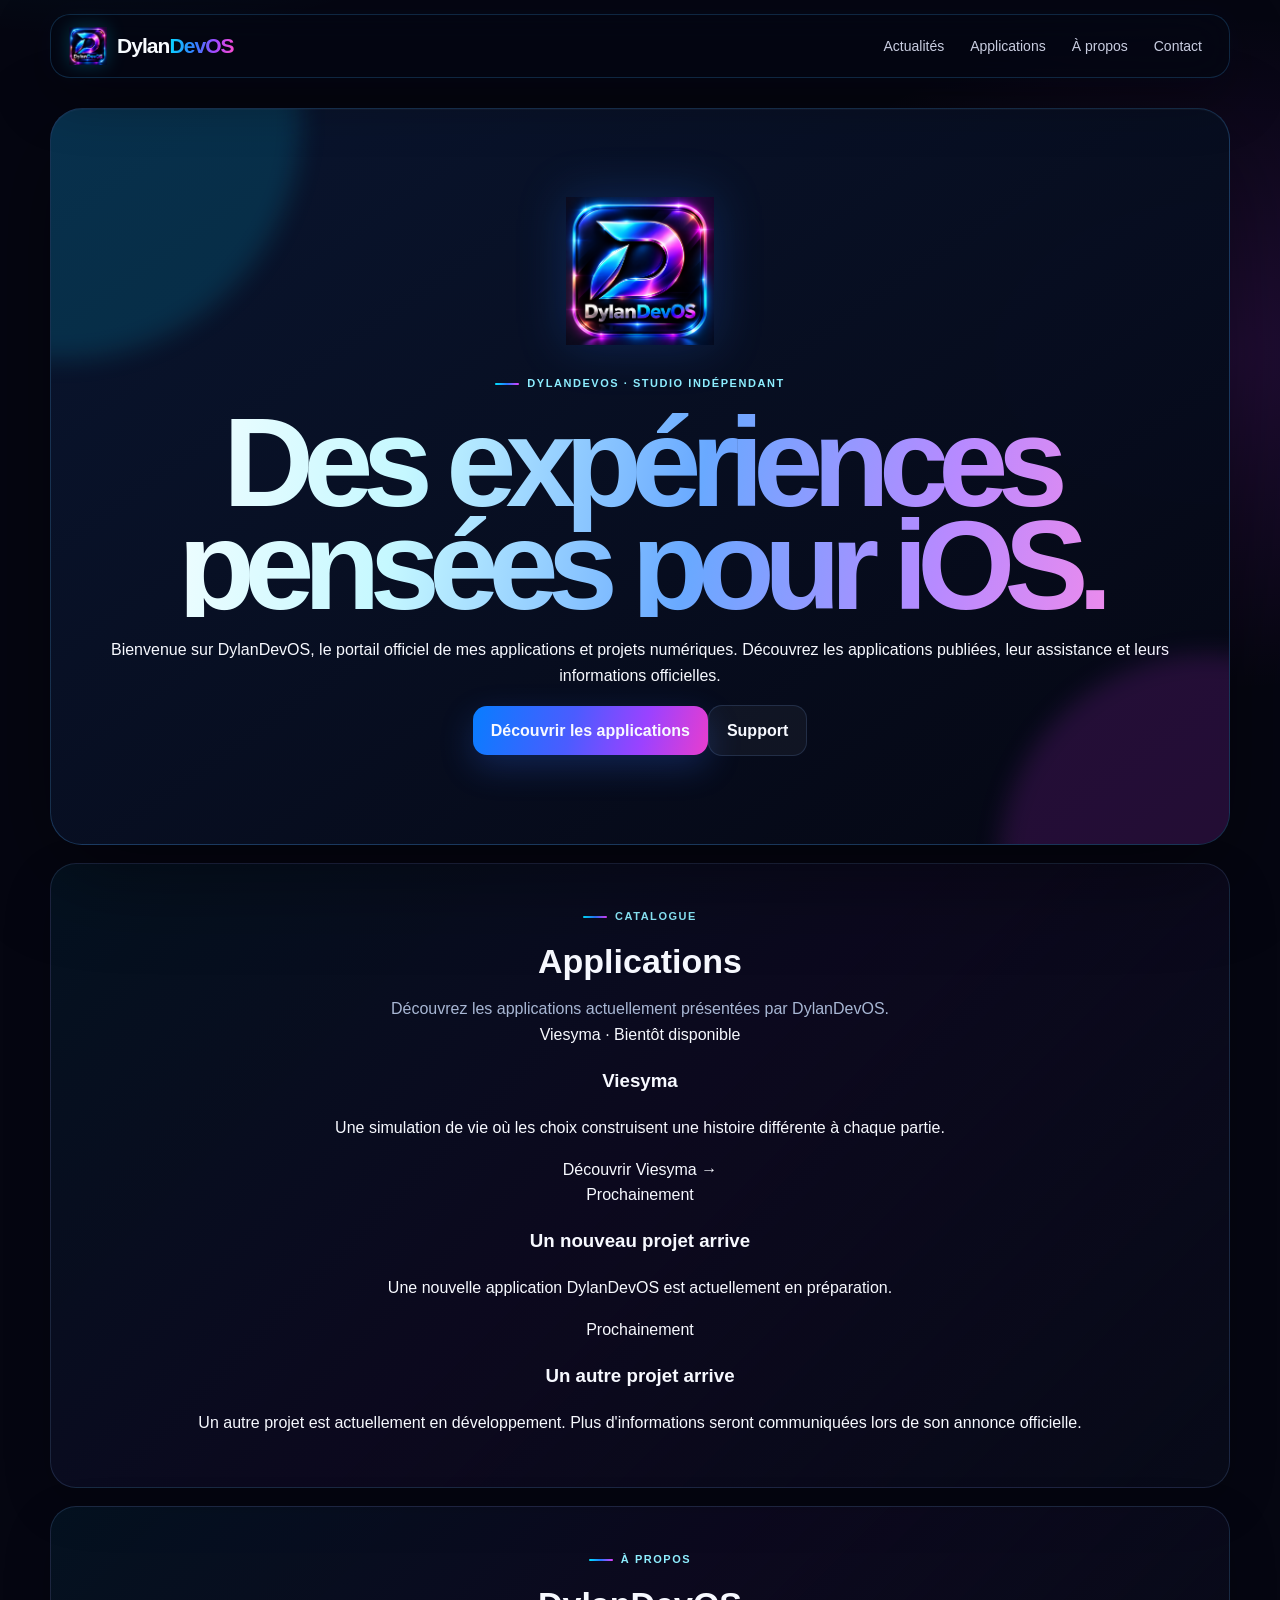
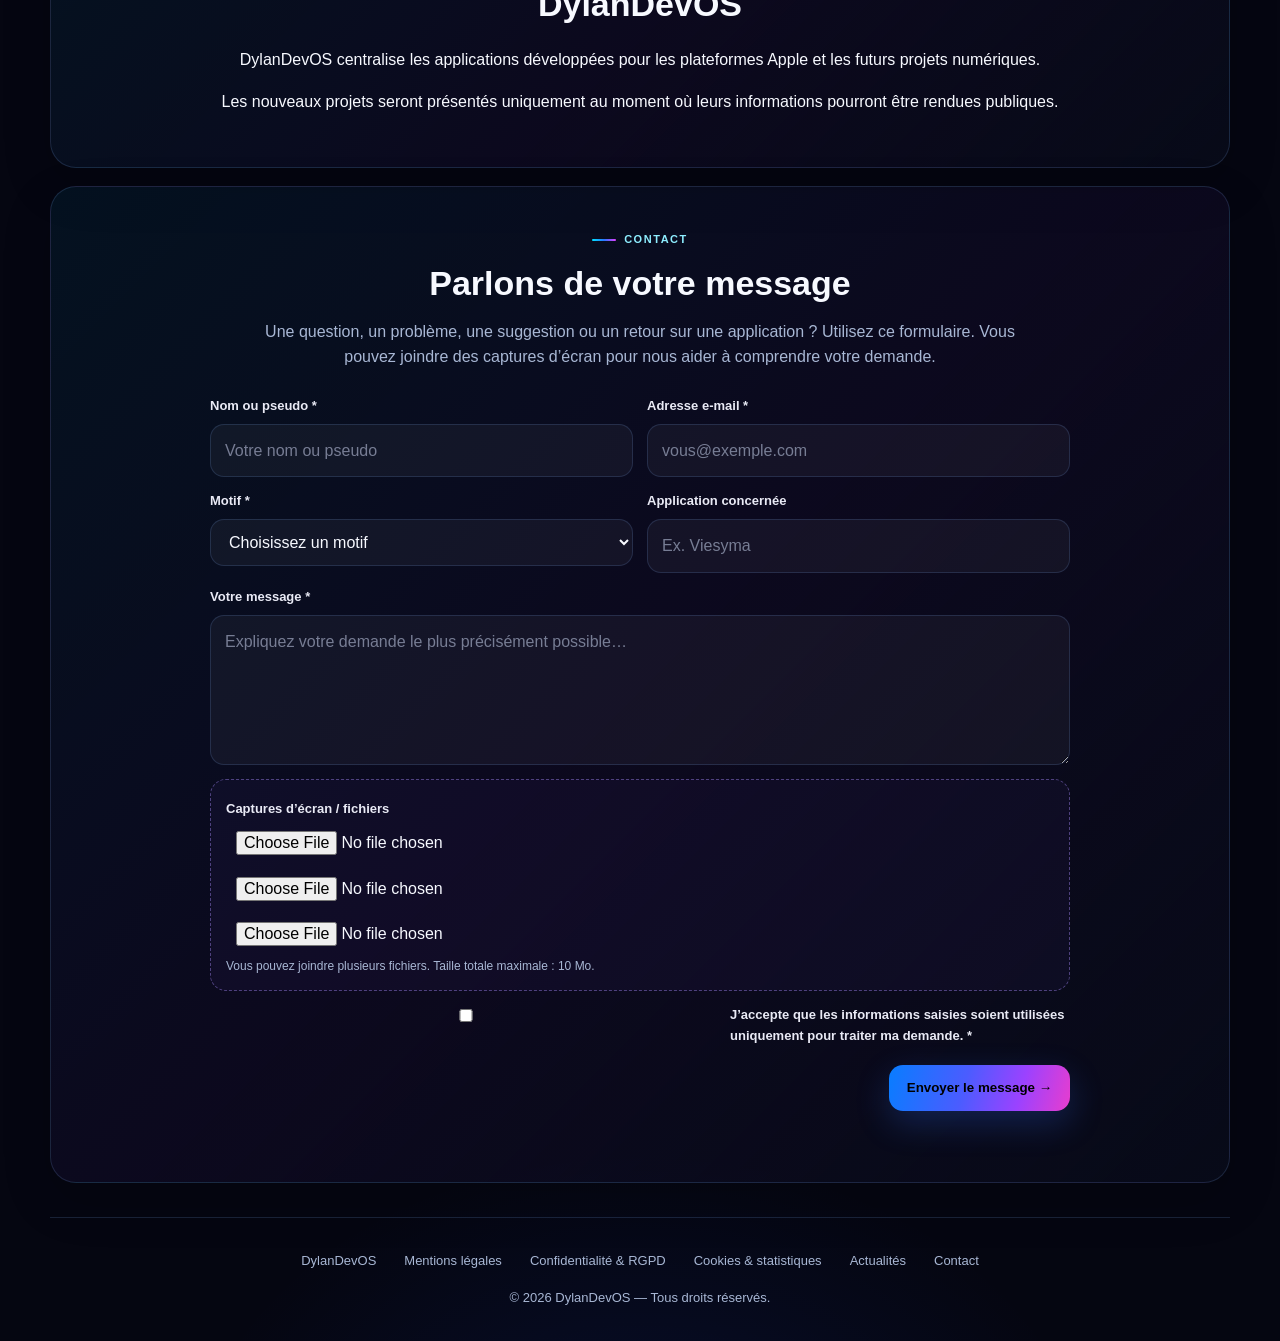
==== commit 4ef5ab9d: "Use exact DylanDevOS principal logo across website" ====
--- a/index.html
+++ b/index.html
@@ -1,4 +1,4 @@
-<!doctype html><html lang="fr"><head><meta charset="utf-8"><meta name="viewport" content="width=device-width,initial-scale=1"><meta name="description" content="DylanDevOS — applications iOS et expériences numériques."><meta name="theme-color" content="#070713"><link rel="icon" type="image/svg+xml" href="/assets/dylandevos-logo.svg"><meta property="og:image" content="https://dylandevos.github.io/assets/dylandevos-logo.svg"><title>DylanDevOS — Applications iOS</title><link rel="stylesheet" href="/style.css"><!-- Google tag (gtag.js) -->
+<!doctype html><html lang="fr"><head><meta charset="utf-8"><meta name="viewport" content="width=device-width,initial-scale=1"><meta name="description" content="DylanDevOS — applications iOS et expériences numériques."><meta name="theme-color" content="#070713"><link rel="icon" type="image/png" href="/assets/DylanDevOS_Logo_Principal.png"><meta property="og:image" content="https://dylandevos.github.io/assets/dylandevos-logo.svg"><title>DylanDevOS — Applications iOS</title><link rel="stylesheet" href="/style.css"><!-- Google tag (gtag.js) -->
 <script async src="https://www.googletagmanager.com/gtag/js?id=G-MEXS11MEQE"></script>
 <script>
   window.dataLayer = window.dataLayer || [];
@@ -22,4 +22,4 @@
     });
   });
 });
-</script><script src="/contact.js" defer></script></head><body><div class="wrap"><nav class="nav"><a class="brand" href="/" aria-label="DylanDevOS, accueil"><img src="/assets/dylandevos-logo.svg" alt="" width="38" height="38"><span>Dylan<span class="brand-accent">DevOS</span></span></a><div class="navlinks"><a href="/actualites.html">Actualités</a><a href="#apps">Applications</a><a href="#about">À propos</a><a href="#contact">Contact</a></div></nav><main><section class="hero"><img class="hero-logo" src="/assets/dylandevos-logo.svg" alt="Logo DylanDevOS"><div class="eyebrow">DylanDevOS · Studio indépendant</div><h1>Des expériences<br>pensées pour iOS.</h1><p>Bienvenue sur DylanDevOS, le portail officiel de mes applications et projets numériques. Découvrez les applications publiées, leur assistance et leurs informations officielles.</p><div class="buttons"><a class="btn primary" href="#apps">Découvrir les applications</a><a class="btn" href="/viesyma/support.html">Support</a></div></section><section class="section" id="apps"><div class="eyebrow">Catalogue</div><h2>Applications</h2><p>Découvrez les applications actuellement présentées par DylanDevOS.</p><div class="grid"><a class="card featured" href="/viesyma/"><span class="tag">Viesyma · Bientôt disponible</span><h3>Viesyma</h3><p>Une simulation de vie où les choix construisent une histoire différente à chaque partie.</p><span class="card-link">Découvrir Viesyma →</span></a><div class="card"><span class="tag">Prochainement</span><h3>Un nouveau projet arrive</h3><p>Une nouvelle application DylanDevOS est actuellement en préparation.</p></div><div class="card"><span class="tag">Prochainement</span><h3>Un autre projet arrive</h3><p>Un autre projet est actuellement en développement. Plus d'informations seront communiquées lors de son annonce officielle.</p></div></div></section><section class="section split" id="about"><div><div class="eyebrow">À propos</div><h2>DylanDevOS</h2></div><div><p>DylanDevOS centralise les applications développées pour les plateformes Apple et les futurs projets numériques.</p><p>Les nouveaux projets seront présentés uniquement au moment où leurs informations pourront être rendues publiques.</p></div></section><section class="section" id="contact"><div class="eyebrow">Contact</div><h2>Parlons de votre message</h2><p class="contact-intro">Une question, un problème, une suggestion ou un retour sur une application ? Utilisez ce formulaire. Vous pouvez joindre des captures d’écran pour nous aider à comprendre votre demande.</p><form class="contact-form" data-contact-form data-success="Votre message a bien été envoyé à DylanDevOS. Merci ! " action="https://formsubmit.co/ajax/app.dylandevos@outlook.com" method="POST" enctype="multipart/form-data"><input type="hidden" name="_subject" value="Nouveau message — DylanDevOS"><input type="hidden" name="_captcha" value="true"><input type="hidden" name="_autoresponse" value="Merci pour votre message à DylanDevOS. Votre demande a bien été reçue. Si vous avez joint des captures d’écran ou des fichiers, ils ont également été transmis. Nous reviendrons vers vous si une réponse est nécessaire."><input type="hidden" name="_next" value="https://dylandevos.github.io/merci.html"><div class="honeypot" aria-hidden="true"><label>Ne pas remplir<input type="text" name="_honey" tabindex="-1" autocomplete="off"></label></div><div class="form-grid"><div class="form-field"><label for="site-name">Nom ou pseudo *</label><input id="site-name" name="Nom ou pseudo" type="text" required maxlength="100" placeholder="Votre nom ou pseudo"></div><div class="form-field"><label for="site-email">Adresse e-mail *</label><input id="site-email" name="email" type="email" required maxlength="160" placeholder="vous@exemple.com"></div><div class="form-field"><label for="site-topic">Motif *</label><select id="site-topic" name="Motif" required><option value="" selected disabled>Choisissez un motif</option><option>Question</option><option>Suggestion</option><option>Signaler un bug</option><option>Problème technique</option><option>Autre</option></select></div><div class="form-field"><label for="site-app">Application concernée</label><input id="site-app" name="Application" type="text" maxlength="100" placeholder="Ex. Viesyma"></div><div class="form-field full"><label for="site-message">Votre message *</label><textarea id="site-message" name="Message" required maxlength="5000" placeholder="Expliquez votre demande le plus précisément possible…"></textarea></div><div class="form-field full"><div class="file-box"><label for="site-files">Captures d’écran / fichiers</label><div class="file-list"><input id="site-files-1" name="attachment" type="file" accept="image/png,image/jpeg,image/webp,application/pdf"><input id="site-files-2" name="attachment" type="file" accept="image/png,image/jpeg,image/webp,application/pdf"><input id="site-files-3" name="attachment" type="file" accept="image/png,image/jpeg,image/webp,application/pdf"></div><p class="form-help">Vous pouvez joindre plusieurs fichiers. Taille totale maximale : 10 Mo.</p></div></div><div class="form-field full"><label class="form-check"><input type="checkbox" required name="Consentement" value="J’accepte que les informations saisies soient utilisées pour répondre à ma demande."><span>J’accepte que les informations saisies soient utilisées uniquement pour traiter ma demande. *</span></label></div></div><div class="form-submit"><button class="btn primary" type="submit">Envoyer le message →</button></div><div class="form-status" data-form-status role="status" aria-live="polite"></div></form></section></main><footer class="footer"><div class="footerlinks"><a href="/">DylanDevOS</a><a href="/mentions-legales.html">Mentions légales</a><a href="/confidentialite.html">Confidentialité &amp; RGPD</a><a href="/cookies.html">Cookies &amp; statistiques</a><a href="/actualites.html">Actualités</a><a href="mailto:app.dylandevos@outlook.com">Contact</a></div>© 2026 DylanDevOS — Tous droits réservés.</footer></div></body></html>+</script><script src="/contact.js" defer></script></head><body><div class="wrap"><nav class="nav"><a class="brand" href="/" aria-label="DylanDevOS, accueil"><img src="/assets/DylanDevOS_Logo_Principal.png" alt="Logo DylanDevOS" width="52" height="52"><span>Dylan<span class="brand-accent">DevOS</span></span></a><div class="navlinks"><a href="/actualites.html">Actualités</a><a href="#apps">Applications</a><a href="#about">À propos</a><a href="#contact">Contact</a></div></nav><main><section class="hero"><img class="hero-logo" src="/assets/DylanDevOS_Logo_Principal.png" alt="Logo DylanDevOS"><div class="eyebrow">DylanDevOS · Studio indépendant</div><h1>Des expériences<br>pensées pour iOS.</h1><p>Bienvenue sur DylanDevOS, le portail officiel de mes applications et projets numériques. Découvrez les applications publiées, leur assistance et leurs informations officielles.</p><div class="buttons"><a class="btn primary" href="#apps">Découvrir les applications</a><a class="btn" href="/viesyma/support.html">Support</a></div></section><section class="section" id="apps"><div class="eyebrow">Catalogue</div><h2>Applications</h2><p>Découvrez les applications actuellement présentées par DylanDevOS.</p><div class="grid"><a class="card featured" href="/viesyma/"><span class="tag">Viesyma · Bientôt disponible</span><h3>Viesyma</h3><p>Une simulation de vie où les choix construisent une histoire différente à chaque partie.</p><span class="card-link">Découvrir Viesyma →</span></a><div class="card"><span class="tag">Prochainement</span><h3>Un nouveau projet arrive</h3><p>Une nouvelle application DylanDevOS est actuellement en préparation.</p></div><div class="card"><span class="tag">Prochainement</span><h3>Un autre projet arrive</h3><p>Un autre projet est actuellement en développement. Plus d'informations seront communiquées lors de son annonce officielle.</p></div></div></section><section class="section split" id="about"><div><div class="eyebrow">À propos</div><h2>DylanDevOS</h2></div><div><p>DylanDevOS centralise les applications développées pour les plateformes Apple et les futurs projets numériques.</p><p>Les nouveaux projets seront présentés uniquement au moment où leurs informations pourront être rendues publiques.</p></div></section><section class="section" id="contact"><div class="eyebrow">Contact</div><h2>Parlons de votre message</h2><p class="contact-intro">Une question, un problème, une suggestion ou un retour sur une application ? Utilisez ce formulaire. Vous pouvez joindre des captures d’écran pour nous aider à comprendre votre demande.</p><form class="contact-form" data-contact-form data-success="Votre message a bien été envoyé à DylanDevOS. Merci ! " action="https://formsubmit.co/ajax/app.dylandevos@outlook.com" method="POST" enctype="multipart/form-data"><input type="hidden" name="_subject" value="Nouveau message — DylanDevOS"><input type="hidden" name="_captcha" value="true"><input type="hidden" name="_autoresponse" value="Merci pour votre message à DylanDevOS. Votre demande a bien été reçue. Si vous avez joint des captures d’écran ou des fichiers, ils ont également été transmis. Nous reviendrons vers vous si une réponse est nécessaire."><input type="hidden" name="_next" value="https://dylandevos.github.io/merci.html"><div class="honeypot" aria-hidden="true"><label>Ne pas remplir<input type="text" name="_honey" tabindex="-1" autocomplete="off"></label></div><div class="form-grid"><div class="form-field"><label for="site-name">Nom ou pseudo *</label><input id="site-name" name="Nom ou pseudo" type="text" required maxlength="100" placeholder="Votre nom ou pseudo"></div><div class="form-field"><label for="site-email">Adresse e-mail *</label><input id="site-email" name="email" type="email" required maxlength="160" placeholder="vous@exemple.com"></div><div class="form-field"><label for="site-topic">Motif *</label><select id="site-topic" name="Motif" required><option value="" selected disabled>Choisissez un motif</option><option>Question</option><option>Suggestion</option><option>Signaler un bug</option><option>Problème technique</option><option>Autre</option></select></div><div class="form-field"><label for="site-app">Application concernée</label><input id="site-app" name="Application" type="text" maxlength="100" placeholder="Ex. Viesyma"></div><div class="form-field full"><label for="site-message">Votre message *</label><textarea id="site-message" name="Message" required maxlength="5000" placeholder="Expliquez votre demande le plus précisément possible…"></textarea></div><div class="form-field full"><div class="file-box"><label for="site-files">Captures d’écran / fichiers</label><div class="file-list"><input id="site-files-1" name="attachment" type="file" accept="image/png,image/jpeg,image/webp,application/pdf"><input id="site-files-2" name="attachment" type="file" accept="image/png,image/jpeg,image/webp,application/pdf"><input id="site-files-3" name="attachment" type="file" accept="image/png,image/jpeg,image/webp,application/pdf"></div><p class="form-help">Vous pouvez joindre plusieurs fichiers. Taille totale maximale : 10 Mo.</p></div></div><div class="form-field full"><label class="form-check"><input type="checkbox" required name="Consentement" value="J’accepte que les informations saisies soient utilisées pour répondre à ma demande."><span>J’accepte que les informations saisies soient utilisées uniquement pour traiter ma demande. *</span></label></div></div><div class="form-submit"><button class="btn primary" type="submit">Envoyer le message →</button></div><div class="form-status" data-form-status role="status" aria-live="polite"></div></form></section></main><footer class="footer"><div class="footerlinks"><a href="/">DylanDevOS</a><a href="/mentions-legales.html">Mentions légales</a><a href="/confidentialite.html">Confidentialité &amp; RGPD</a><a href="/cookies.html">Cookies &amp; statistiques</a><a href="/actualites.html">Actualités</a><a href="mailto:app.dylandevos@outlook.com">Contact</a></div>© 2026 DylanDevOS — Tous droits réservés.</footer></div></body></html>
